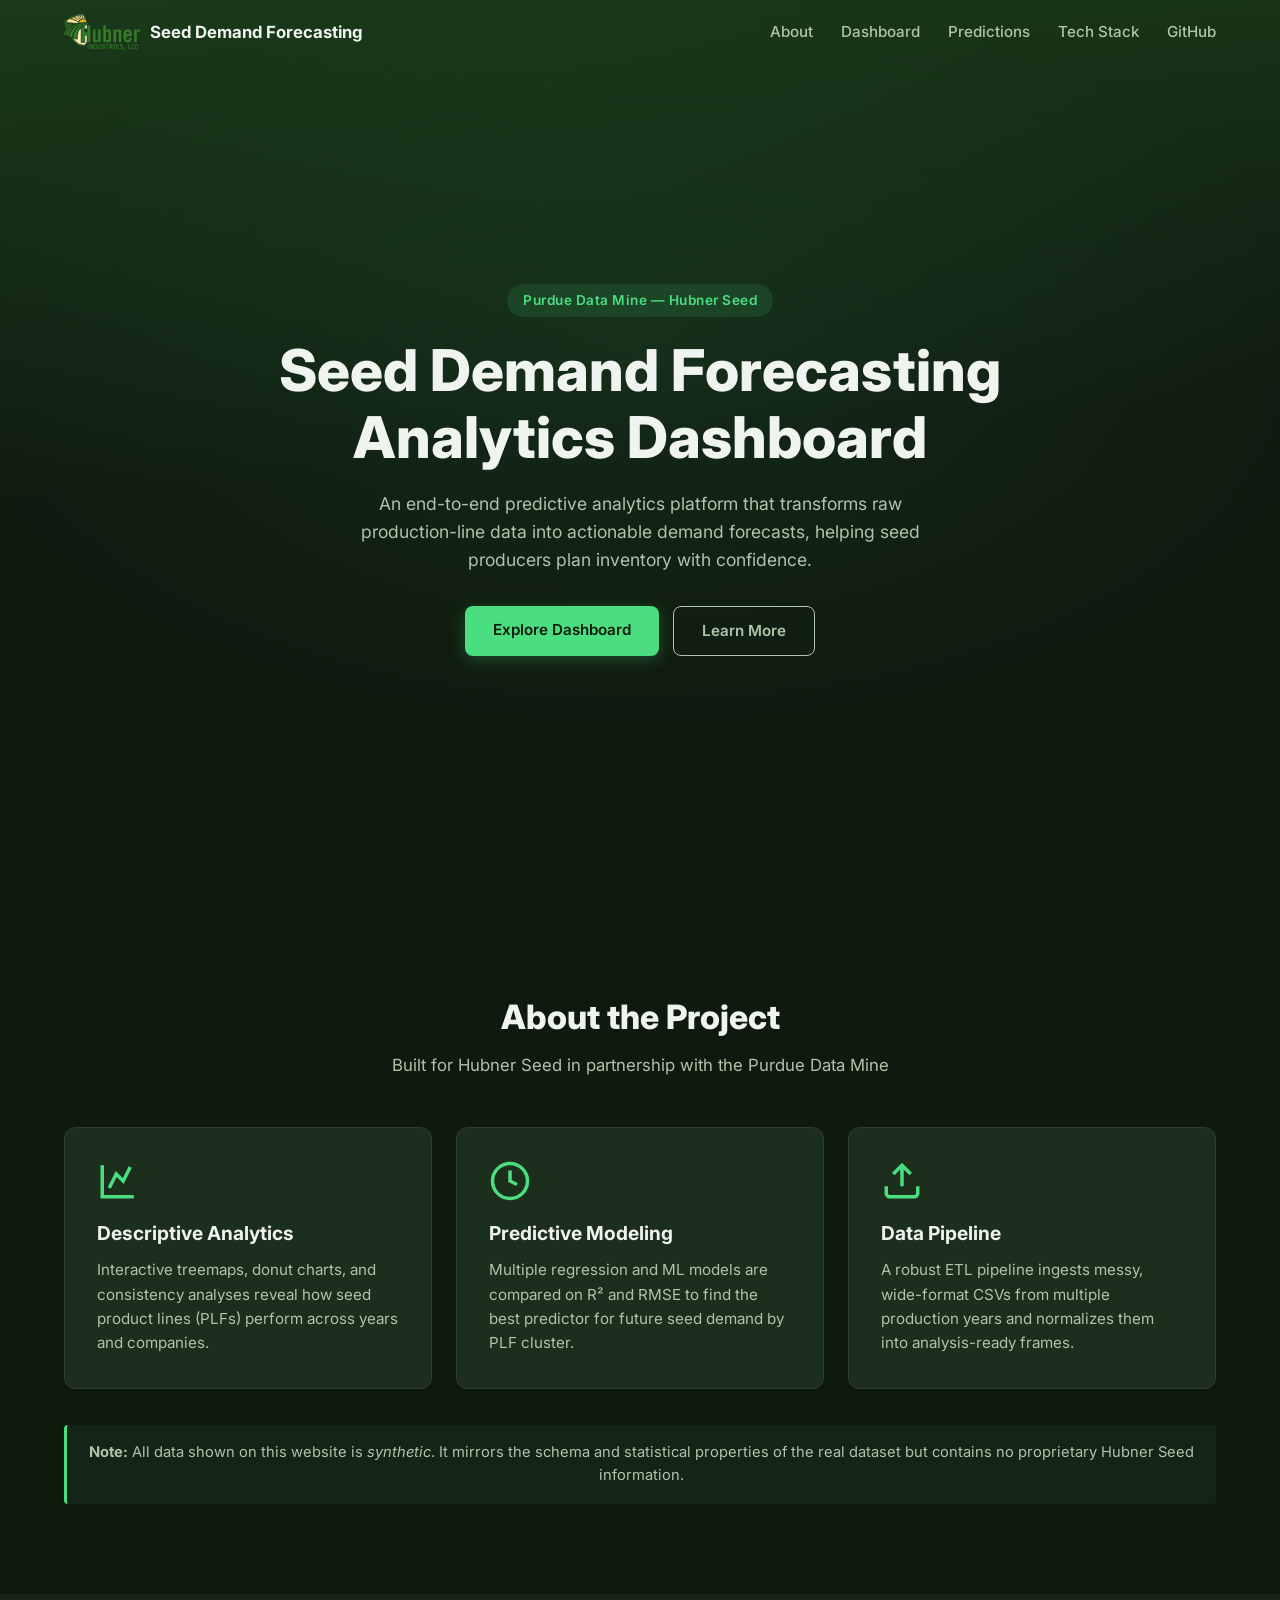
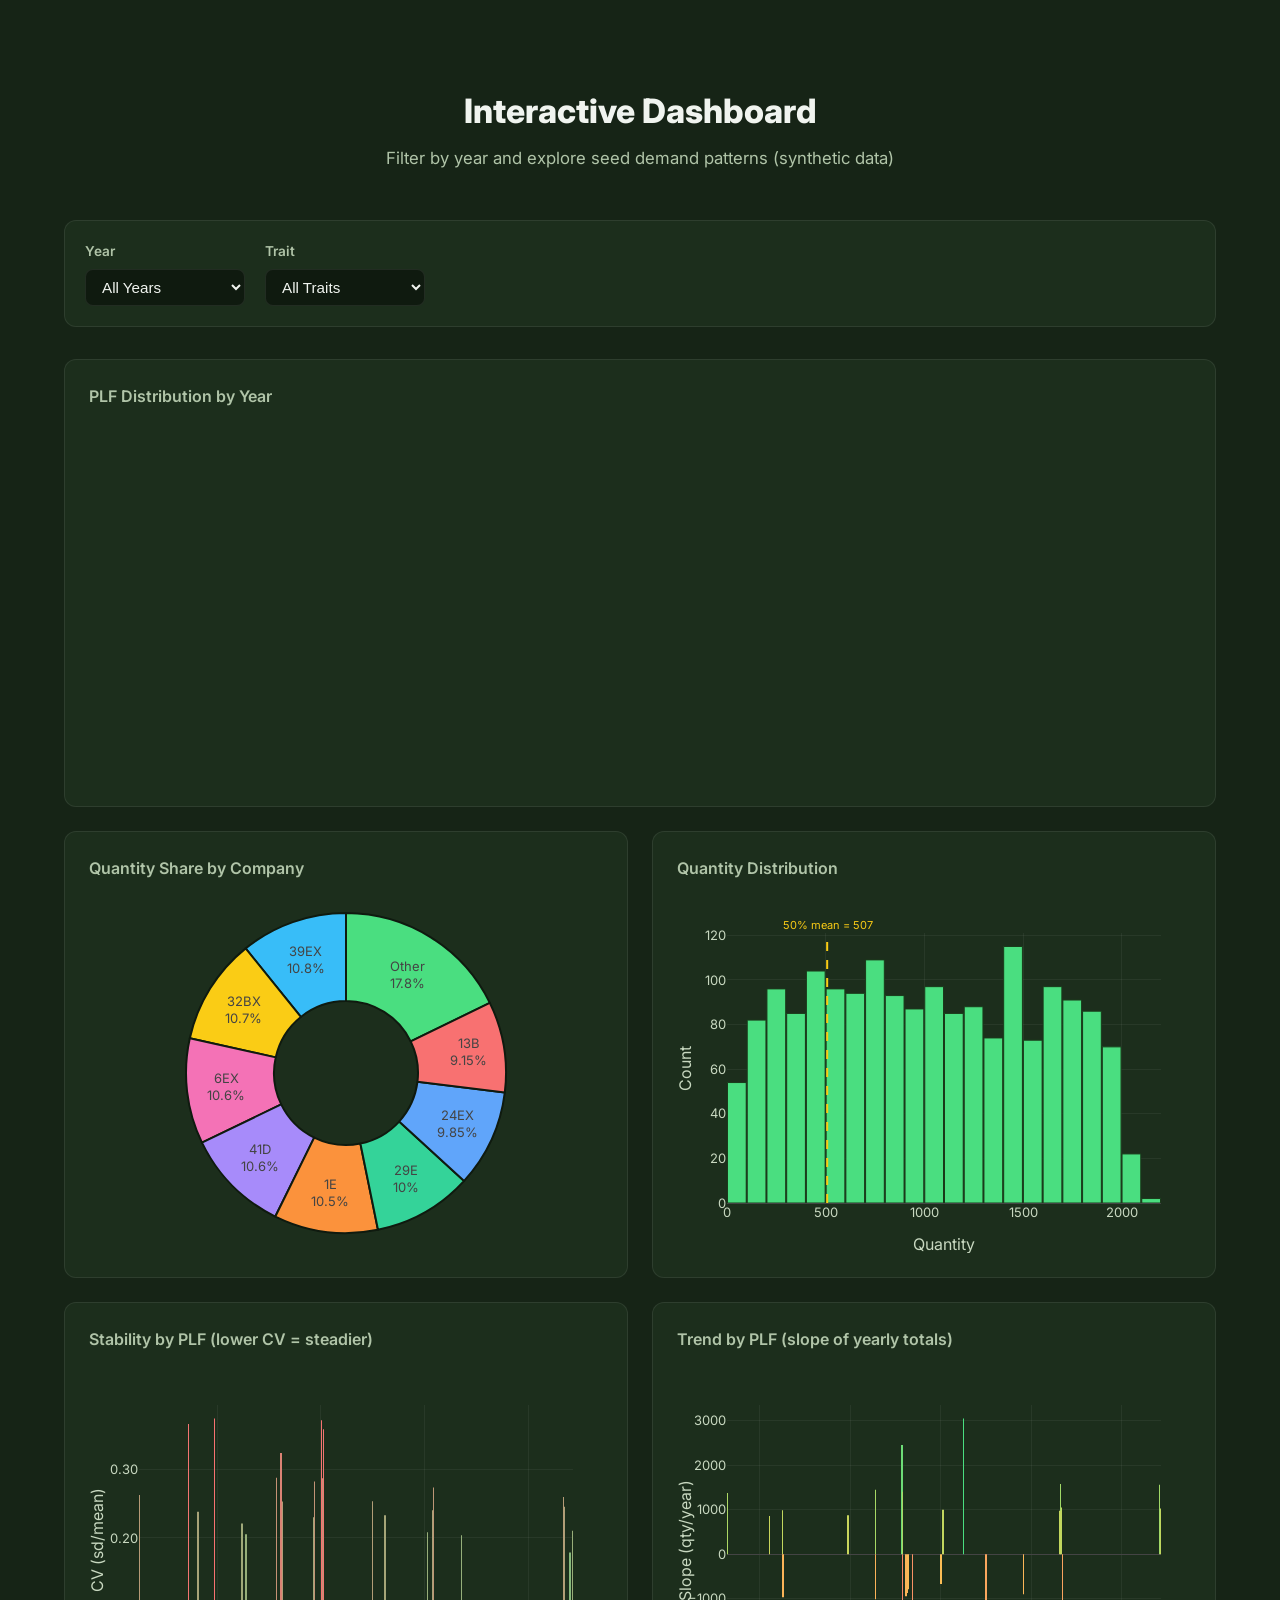
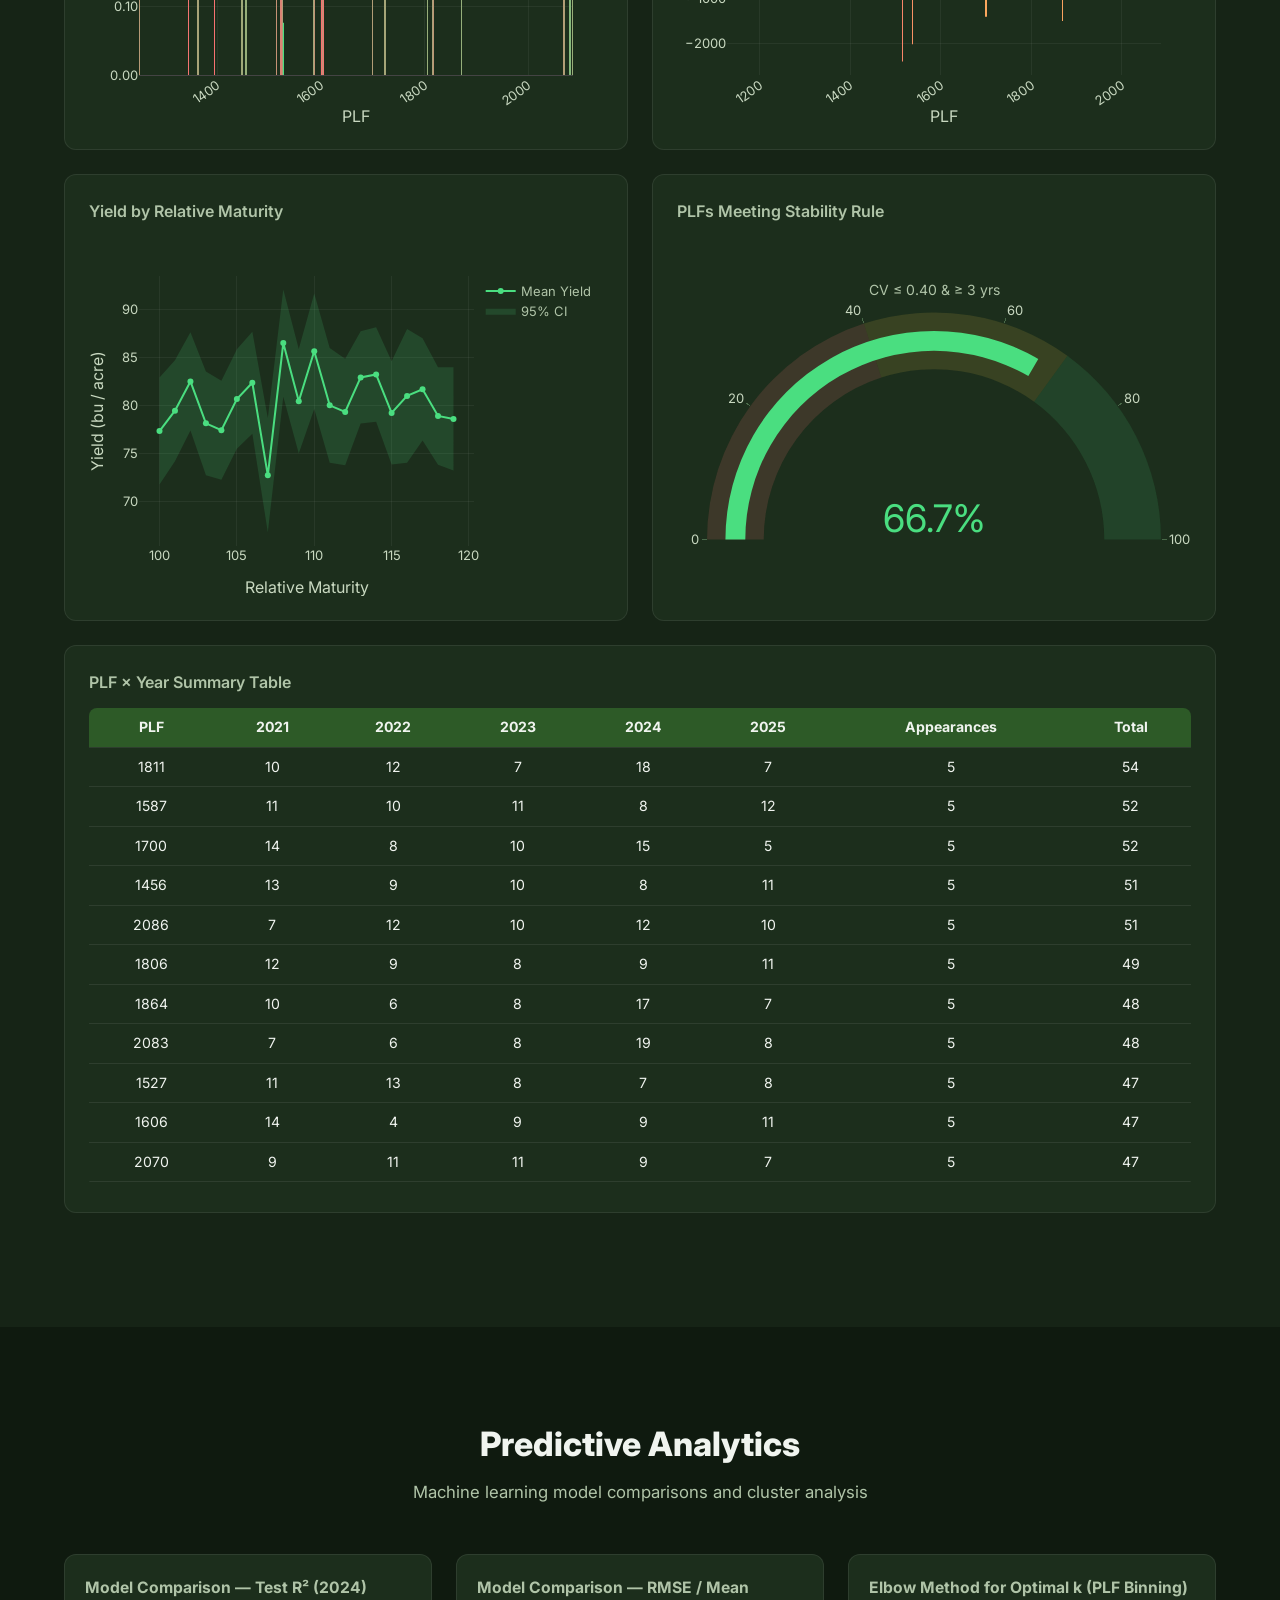
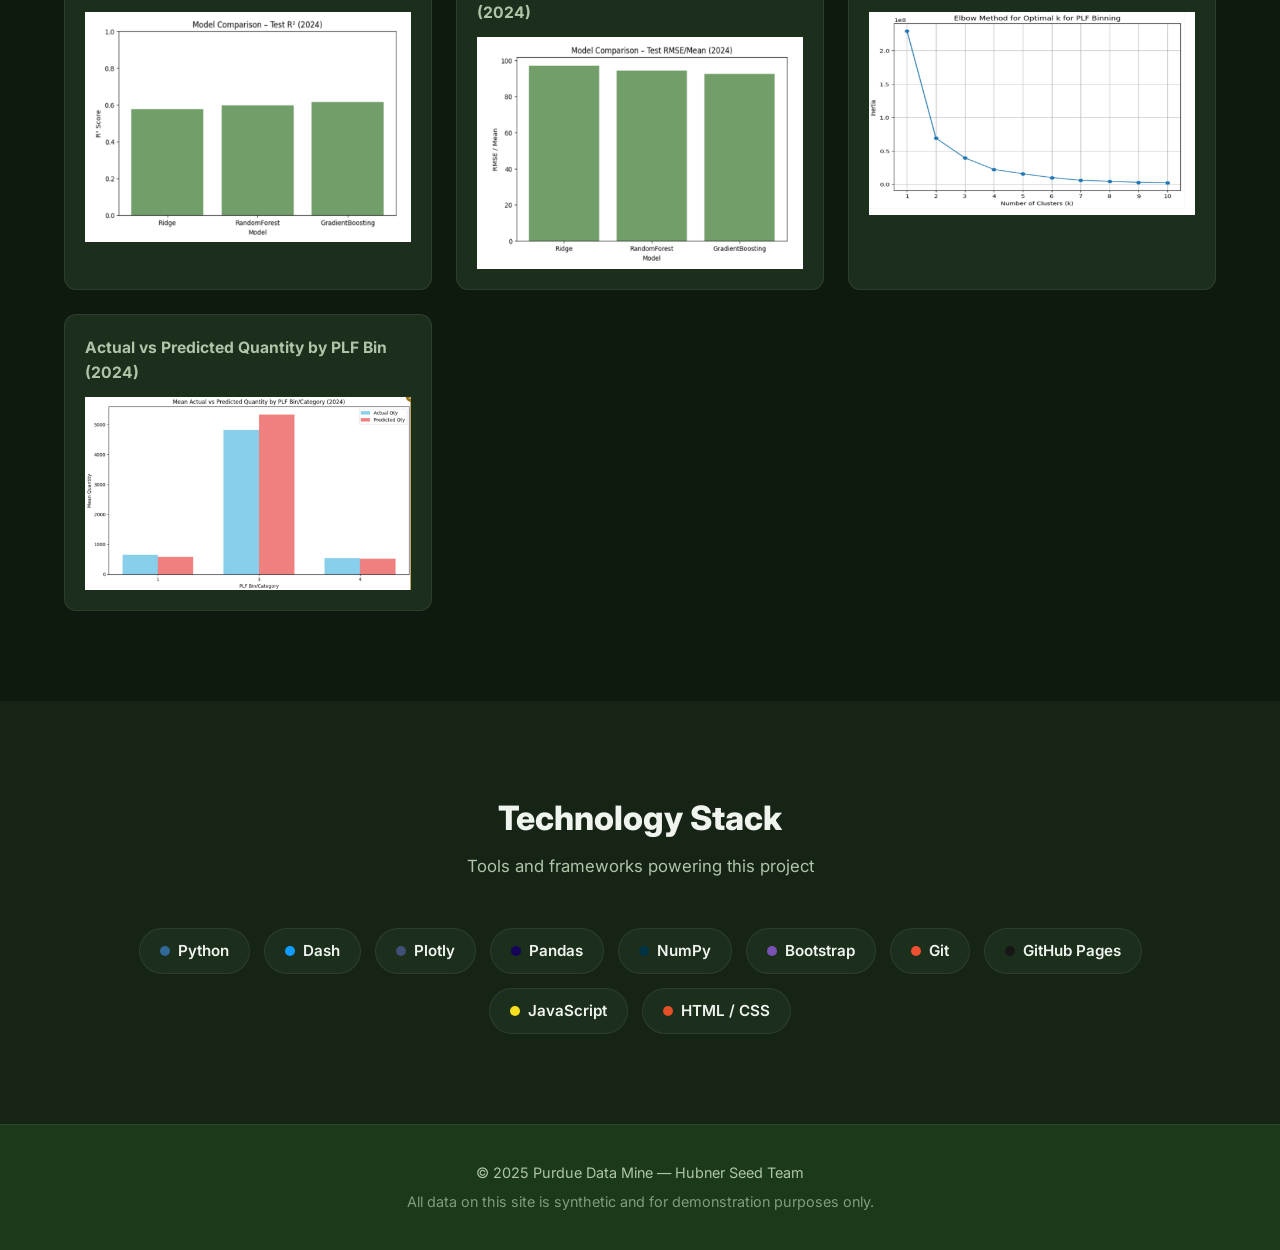
==== docs/index.html @ d0755a8b "Initial commit: Seed Demand Forecasting Analytics Dashboard - Dash-based analytics dashboard with de" ====
<!DOCTYPE html>
<html lang="en">
<head>
  <meta charset="UTF-8" />
  <meta name="viewport" content="width=device-width, initial-scale=1.0" />
  <title>Seed Demand Forecasting &mdash; Analytics Dashboard</title>
  <link rel="stylesheet" href="css/style.css" />
  <link href="https://fonts.googleapis.com/css2?family=Inter:wght@300;400;500;600;700;800&display=swap" rel="stylesheet" />
  <script src="https://cdn.plot.ly/plotly-2.35.0.min.js"></script>
</head>
<body>

<!-- ───────────── Navbar ───────────── -->
<nav id="navbar">
  <div class="nav-inner">
    <a href="#hero" class="nav-brand">
      <img src="assets/hubner_logo.png" alt="Hubner Seed" class="nav-logo" />
      <span>Seed Demand Forecasting</span>
    </a>
    <button class="hamburger" id="hamburger" aria-label="Menu">
      <span></span><span></span><span></span>
    </button>
    <ul class="nav-links" id="navLinks">
      <li><a href="#about">About</a></li>
      <li><a href="#dashboard">Dashboard</a></li>
      <li><a href="#predictions">Predictions</a></li>
      <li><a href="#tech">Tech Stack</a></li>
      <li><a href="https://github.com/TheDataMine/f2025_s2026_wl_hubner_predictiveanalytics" target="_blank" rel="noopener">GitHub</a></li>
    </ul>
  </div>
</nav>

<!-- ───────────── Hero ───────────── -->
<header id="hero">
  <div class="hero-content">
    <p class="hero-tag">Purdue Data Mine &mdash; Hubner Seed</p>
    <h1>Seed Demand Forecasting<br/>Analytics Dashboard</h1>
    <p class="hero-sub">
      An end-to-end predictive analytics platform that transforms raw production-line data
      into actionable demand forecasts, helping seed producers plan inventory with confidence.
    </p>
    <div class="hero-buttons">
      <a href="#dashboard" class="btn btn-primary">Explore Dashboard</a>
      <a href="#about" class="btn btn-outline">Learn More</a>
    </div>
  </div>
  <div class="hero-fade"></div>
</header>

<!-- ───────────── About ───────────── -->
<section id="about">
  <div class="container">
    <h2 class="section-title">About the Project</h2>
    <p class="section-subtitle">Built for Hubner Seed in partnership with the Purdue Data Mine</p>

    <div class="about-grid">
      <div class="about-card">
        <div class="card-icon">
          <svg viewBox="0 0 24 24" fill="none" stroke="currentColor" stroke-width="2"><path d="M3 3v18h18"/><path d="M7 16l4-8 4 4 4-8"/></svg>
        </div>
        <h3>Descriptive Analytics</h3>
        <p>Interactive treemaps, donut charts, and consistency analyses reveal
           how seed product lines (PLFs) perform across years and companies.</p>
      </div>
      <div class="about-card">
        <div class="card-icon">
          <svg viewBox="0 0 24 24" fill="none" stroke="currentColor" stroke-width="2"><circle cx="12" cy="12" r="10"/><path d="M12 6v6l4 2"/></svg>
        </div>
        <h3>Predictive Modeling</h3>
        <p>Multiple regression and ML models are compared on R&sup2; and RMSE to find
           the best predictor for future seed demand by PLF cluster.</p>
      </div>
      <div class="about-card">
        <div class="card-icon">
          <svg viewBox="0 0 24 24" fill="none" stroke="currentColor" stroke-width="2"><path d="M21 15v4a2 2 0 01-2 2H5a2 2 0 01-2-2v-4"/><polyline points="17 8 12 3 7 8"/><line x1="12" y1="3" x2="12" y2="15"/></svg>
        </div>
        <h3>Data Pipeline</h3>
        <p>A robust ETL pipeline ingests messy, wide-format CSVs from
           multiple production years and normalizes them into analysis-ready frames.</p>
      </div>
    </div>

    <div class="about-note">
      <strong>Note:</strong> All data shown on this website is <em>synthetic</em>.
      It mirrors the schema and statistical properties of the real dataset
      but contains no proprietary Hubner Seed information.
    </div>
  </div>
</section>

<!-- ───────────── Interactive Dashboard ───────────── -->
<section id="dashboard">
  <div class="container">
    <h2 class="section-title">Interactive Dashboard</h2>
    <p class="section-subtitle">Filter by year and explore seed demand patterns (synthetic data)</p>

    <!-- Filters -->
    <div class="filter-bar">
      <div class="filter-group">
        <label for="yearFilter">Year</label>
        <select id="yearFilter"><option value="ALL">All Years</option></select>
      </div>
      <div class="filter-group">
        <label for="traitFilter">Trait</label>
        <select id="traitFilter"><option value="ALL">All Traits</option></select>
      </div>
    </div>

    <!-- Row 1: Treemap + Donut -->
    <div class="chart-row">
      <div class="chart-card wide">
        <h3>PLF Distribution by Year</h3>
        <div id="treemapChart" class="chart-container"></div>
      </div>
    </div>

    <div class="chart-row two-col">
      <div class="chart-card">
        <h3>Quantity Share by Company</h3>
        <div id="donutChart" class="chart-container"></div>
      </div>
      <div class="chart-card">
        <h3>Quantity Distribution</h3>
        <div id="histChart" class="chart-container"></div>
      </div>
    </div>

    <!-- Row 2: Consistency -->
    <div class="chart-row two-col">
      <div class="chart-card">
        <h3>Stability by PLF (lower CV = steadier)</h3>
        <div id="stabilityChart" class="chart-container"></div>
      </div>
      <div class="chart-card">
        <h3>Trend by PLF (slope of yearly totals)</h3>
        <div id="trendChart" class="chart-container"></div>
      </div>
    </div>

    <!-- Row 3: Yield + KPI -->
    <div class="chart-row two-col">
      <div class="chart-card">
        <h3>Yield by Relative Maturity</h3>
        <div id="yieldChart" class="chart-container"></div>
      </div>
      <div class="chart-card">
        <h3>PLFs Meeting Stability Rule</h3>
        <div id="kpiGauge" class="chart-container"></div>
      </div>
    </div>

    <!-- Data Table -->
    <div class="chart-row">
      <div class="chart-card wide">
        <h3>PLF &times; Year Summary Table</h3>
        <div class="table-wrap">
          <table id="summaryTable">
            <thead id="tableHead"></thead>
            <tbody id="tableBody"></tbody>
          </table>
        </div>
      </div>
    </div>
  </div>
</section>

<!-- ───────────── Predictions ───────────── -->
<section id="predictions">
  <div class="container">
    <h2 class="section-title">Predictive Analytics</h2>
    <p class="section-subtitle">Machine learning model comparisons and cluster analysis</p>

    <div class="pred-grid">
      <div class="pred-card">
        <h3>Model Comparison &mdash; Test R&sup2; (2024)</h3>
        <img src="assets/model_comparison_r_squared.png" alt="R-squared comparison" loading="lazy" />
      </div>
      <div class="pred-card">
        <h3>Model Comparison &mdash; RMSE / Mean (2024)</h3>
        <img src="assets/model_comparison_rmse.png" alt="RMSE comparison" loading="lazy" />
      </div>
      <div class="pred-card">
        <h3>Elbow Method for Optimal k (PLF Binning)</h3>
        <img src="assets/elbow_method.png" alt="Elbow method" loading="lazy" />
      </div>
      <div class="pred-card">
        <h3>Actual vs Predicted Quantity by PLF Bin (2024)</h3>
        <img src="assets/mean_actual_vs_predicted_quantity.png" alt="Actual vs predicted" loading="lazy" />
      </div>
    </div>
  </div>
</section>

<!-- ───────────── Tech Stack ───────────── -->
<section id="tech">
  <div class="container">
    <h2 class="section-title">Technology Stack</h2>
    <p class="section-subtitle">Tools and frameworks powering this project</p>
    <div class="tech-grid">
      <div class="tech-pill"><span class="tech-dot" style="background:#306998"></span>Python</div>
      <div class="tech-pill"><span class="tech-dot" style="background:#119DFF"></span>Dash</div>
      <div class="tech-pill"><span class="tech-dot" style="background:#3F4F75"></span>Plotly</div>
      <div class="tech-pill"><span class="tech-dot" style="background:#150458"></span>Pandas</div>
      <div class="tech-pill"><span class="tech-dot" style="background:#013243"></span>NumPy</div>
      <div class="tech-pill"><span class="tech-dot" style="background:#7952B3"></span>Bootstrap</div>
      <div class="tech-pill"><span class="tech-dot" style="background:#F05032"></span>Git</div>
      <div class="tech-pill"><span class="tech-dot" style="background:#181717"></span>GitHub Pages</div>
      <div class="tech-pill"><span class="tech-dot" style="background:#F7DF1E"></span>JavaScript</div>
      <div class="tech-pill"><span class="tech-dot" style="background:#E34F26"></span>HTML / CSS</div>
    </div>
  </div>
</section>

<!-- ───────────── Footer ───────────── -->
<footer>
  <div class="container footer-inner">
    <p>&copy; 2025 Purdue Data Mine &mdash; Hubner Seed Team</p>
    <p class="footer-note">All data on this site is synthetic and for demonstration purposes only.</p>
  </div>
</footer>

<script src="js/dashboard.js"></script>
<script>
  const hamburger = document.getElementById('hamburger');
  const navLinks  = document.getElementById('navLinks');
  hamburger.addEventListener('click', () => {
    navLinks.classList.toggle('open');
    hamburger.classList.toggle('active');
  });
  navLinks.querySelectorAll('a').forEach(a =>
    a.addEventListener('click', () => {
      navLinks.classList.remove('open');
      hamburger.classList.remove('active');
    })
  );

  const nav = document.getElementById('navbar');
  window.addEventListener('scroll', () => {
    nav.classList.toggle('scrolled', window.scrollY > 60);
  });
</script>
</body>
</html>
---- docs/css/style.css ----
/* ===== Reset & Base ===== */
*, *::before, *::after { box-sizing: border-box; margin: 0; padding: 0; }

:root {
  --green-900: #1a3a1a;
  --green-800: #2d5a27;
  --green-700: #3a7233;
  --green-600: #4a8a3f;
  --green-500: #537f44;
  --green-400: #6ba35a;
  --green-300: #8ec27a;
  --accent:    #4ade80;
  --bg-dark:   #0f1a0f;
  --bg-card:   #162416;
  --bg-card-alt: #1c2e1c;
  --text-primary: #f0f4ef;
  --text-secondary: #b0c4a8;
  --border: rgba(255,255,255,0.08);
  --radius: 12px;
  --shadow: 0 4px 24px rgba(0,0,0,0.25);
}

html { scroll-behavior: smooth; }

body {
  font-family: 'Inter', -apple-system, BlinkMacSystemFont, sans-serif;
  background: var(--bg-dark);
  color: var(--text-primary);
  line-height: 1.6;
  overflow-x: hidden;
}

.container { max-width: 1200px; margin: 0 auto; padding: 0 24px; }

a { color: var(--accent); text-decoration: none; transition: color .2s; }
a:hover { color: var(--green-300); }

img { max-width: 100%; display: block; }

/* ===== Navbar ===== */
#navbar {
  position: fixed; top: 0; left: 0; right: 0;
  z-index: 1000;
  background: transparent;
  transition: background .3s, box-shadow .3s;
}
#navbar.scrolled {
  background: rgba(15,26,15,0.92);
  backdrop-filter: blur(12px);
  box-shadow: 0 2px 20px rgba(0,0,0,0.3);
}

.nav-inner {
  max-width: 1200px; margin: 0 auto;
  display: flex; align-items: center; justify-content: space-between;
  padding: 14px 24px;
}

.nav-brand {
  display: flex; align-items: center; gap: 10px;
  font-weight: 700; font-size: 1.05rem;
  color: var(--text-primary) !important;
}
.nav-logo { height: 36px; }

.nav-links {
  list-style: none; display: flex; gap: 28px;
}
.nav-links a {
  color: var(--text-secondary); font-weight: 500; font-size: .95rem;
  transition: color .2s;
}
.nav-links a:hover { color: var(--accent); }

.hamburger {
  display: none; flex-direction: column; gap: 5px; background: none;
  border: none; cursor: pointer; padding: 4px;
}
.hamburger span {
  width: 24px; height: 2px; background: var(--text-primary);
  transition: transform .3s, opacity .3s;
}
.hamburger.active span:nth-child(1) { transform: translateY(7px) rotate(45deg); }
.hamburger.active span:nth-child(2) { opacity: 0; }
.hamburger.active span:nth-child(3) { transform: translateY(-7px) rotate(-45deg); }

/* ===== Hero ===== */
#hero {
  min-height: 100vh;
  display: flex; align-items: center; justify-content: center;
  text-align: center;
  background:
    radial-gradient(ellipse 80% 60% at 50% 40%, rgba(74,222,128,0.08) 0%, transparent 70%),
    linear-gradient(175deg, var(--green-900) 0%, var(--bg-dark) 50%);
  position: relative;
  padding: 120px 24px 80px;
}

.hero-content { max-width: 740px; position: relative; z-index: 1; }
.hero-tag {
  display: inline-block;
  background: rgba(74,222,128,0.12); color: var(--accent);
  padding: 6px 16px; border-radius: 20px;
  font-size: .85rem; font-weight: 600; letter-spacing: .5px;
  margin-bottom: 20px;
}

#hero h1 {
  font-size: clamp(2.2rem, 5vw, 3.6rem);
  font-weight: 800; line-height: 1.15;
  margin-bottom: 20px;
}

.hero-sub {
  font-size: 1.1rem; color: var(--text-secondary);
  max-width: 600px; margin: 0 auto 32px;
}

.hero-buttons { display: flex; gap: 14px; justify-content: center; flex-wrap: wrap; }

.btn {
  display: inline-block; padding: 12px 28px;
  border-radius: 8px; font-weight: 600; font-size: .95rem;
  transition: transform .15s, box-shadow .2s;
  cursor: pointer;
}
.btn:hover { transform: translateY(-2px); }

.btn-primary {
  background: var(--accent); color: var(--bg-dark);
  box-shadow: 0 4px 16px rgba(74,222,128,0.25);
}
.btn-primary:hover {
  box-shadow: 0 6px 24px rgba(74,222,128,0.35);
  color: var(--bg-dark);
}

.btn-outline {
  border: 1.5px solid var(--text-secondary); color: var(--text-secondary);
}
.btn-outline:hover { border-color: var(--accent); color: var(--accent); }

.hero-fade {
  position: absolute; bottom: 0; left: 0; right: 0; height: 120px;
  background: linear-gradient(transparent, var(--bg-dark));
}

/* ===== Sections ===== */
section { padding: 90px 0; }
section:nth-child(even) { background: var(--bg-card); }

.section-title {
  text-align: center; font-size: 2.1rem; font-weight: 800; margin-bottom: 8px;
}
.section-subtitle {
  text-align: center; color: var(--text-secondary); font-size: 1.05rem;
  margin-bottom: 48px;
}

/* ===== About ===== */
.about-grid {
  display: grid; grid-template-columns: repeat(auto-fit, minmax(280px,1fr)); gap: 24px;
  margin-bottom: 36px;
}
.about-card {
  background: var(--bg-card-alt); border: 1px solid var(--border);
  border-radius: var(--radius); padding: 32px; transition: transform .2s, box-shadow .2s;
}
.about-card:hover { transform: translateY(-4px); box-shadow: var(--shadow); }
.card-icon { width: 42px; height: 42px; color: var(--accent); margin-bottom: 16px; }
.about-card h3 { font-size: 1.2rem; margin-bottom: 10px; }
.about-card p { color: var(--text-secondary); font-size: .95rem; }

.about-note {
  background: rgba(74,222,128,0.06); border-left: 3px solid var(--accent);
  border-radius: 4px; padding: 16px 20px; color: var(--text-secondary);
  font-size: .92rem; text-align: center;
}

/* ===== Filters ===== */
.filter-bar {
  display: flex; gap: 20px; flex-wrap: wrap;
  margin-bottom: 32px; padding: 20px;
  background: var(--bg-card-alt); border: 1px solid var(--border);
  border-radius: var(--radius);
}
.filter-group { display: flex; flex-direction: column; gap: 6px; min-width: 160px; }
.filter-group label { font-size: .85rem; font-weight: 600; color: var(--text-secondary); }
.filter-group select {
  background: var(--bg-dark); color: var(--text-primary);
  border: 1px solid var(--border); border-radius: 8px;
  padding: 8px 12px; font-size: .95rem; cursor: pointer;
  appearance: auto;
}

/* ===== Charts ===== */
.chart-row { margin-bottom: 24px; }
.chart-row.two-col { display: grid; grid-template-columns: 1fr 1fr; gap: 24px; }

.chart-card {
  background: var(--bg-card-alt); border: 1px solid var(--border);
  border-radius: var(--radius); padding: 24px; overflow: hidden;
}
.chart-card.wide { grid-column: 1 / -1; }
.chart-card h3 { font-size: 1rem; font-weight: 600; margin-bottom: 12px; color: var(--text-secondary); }

.chart-container { width: 100%; min-height: 360px; }

/* ===== Table ===== */
.table-wrap { max-height: 480px; overflow: auto; border-radius: 8px; }
#summaryTable {
  width: 100%; border-collapse: collapse; font-size: .88rem;
}
#summaryTable th, #summaryTable td {
  padding: 8px 12px; text-align: center;
  border-bottom: 1px solid var(--border);
}
#summaryTable th {
  position: sticky; top: 0;
  background: var(--green-800); font-weight: 700;
}
#summaryTable tr:hover td { background: rgba(74,222,128,0.06); }

/* ===== Predictions ===== */
.pred-grid {
  display: grid; grid-template-columns: repeat(auto-fit, minmax(320px,1fr)); gap: 24px;
}
.pred-card {
  background: var(--bg-card-alt); border: 1px solid var(--border);
  border-radius: var(--radius); overflow: hidden;
  transition: transform .2s, box-shadow .2s;
}
.pred-card:hover { transform: translateY(-4px); box-shadow: var(--shadow); }
.pred-card h3 { padding: 20px 20px 12px; font-size: .98rem; color: var(--text-secondary); }
.pred-card img { padding: 0 20px 20px; border-radius: 8px; }

/* ===== Tech ===== */
.tech-grid {
  display: flex; flex-wrap: wrap; gap: 14px; justify-content: center;
}
.tech-pill {
  display: flex; align-items: center; gap: 8px;
  background: var(--bg-card-alt); border: 1px solid var(--border);
  border-radius: 28px; padding: 10px 20px;
  font-weight: 600; font-size: .95rem;
  transition: transform .15s;
}
.tech-pill:hover { transform: translateY(-2px); }
.tech-dot { width: 10px; height: 10px; border-radius: 50%; flex-shrink: 0; }

/* ===== Footer ===== */
footer {
  background: var(--green-900); padding: 36px 0; text-align: center;
  border-top: 1px solid var(--border);
}
.footer-inner p { color: var(--text-secondary); font-size: .9rem; }
.footer-note { margin-top: 6px; font-size: .82rem; opacity: .7; }

/* ===== Responsive ===== */
@media (max-width: 768px) {
  .hamburger { display: flex; }
  .nav-links {
    position: fixed; top: 0; right: -100%; width: 260px; height: 100vh;
    background: var(--bg-dark); flex-direction: column;
    padding: 80px 32px 32px; gap: 24px;
    transition: right .3s;
    box-shadow: -4px 0 20px rgba(0,0,0,.4);
  }
  .nav-links.open { right: 0; }
  .chart-row.two-col { grid-template-columns: 1fr; }
  .pred-grid { grid-template-columns: 1fr; }
  #hero h1 { font-size: 2rem; }
}
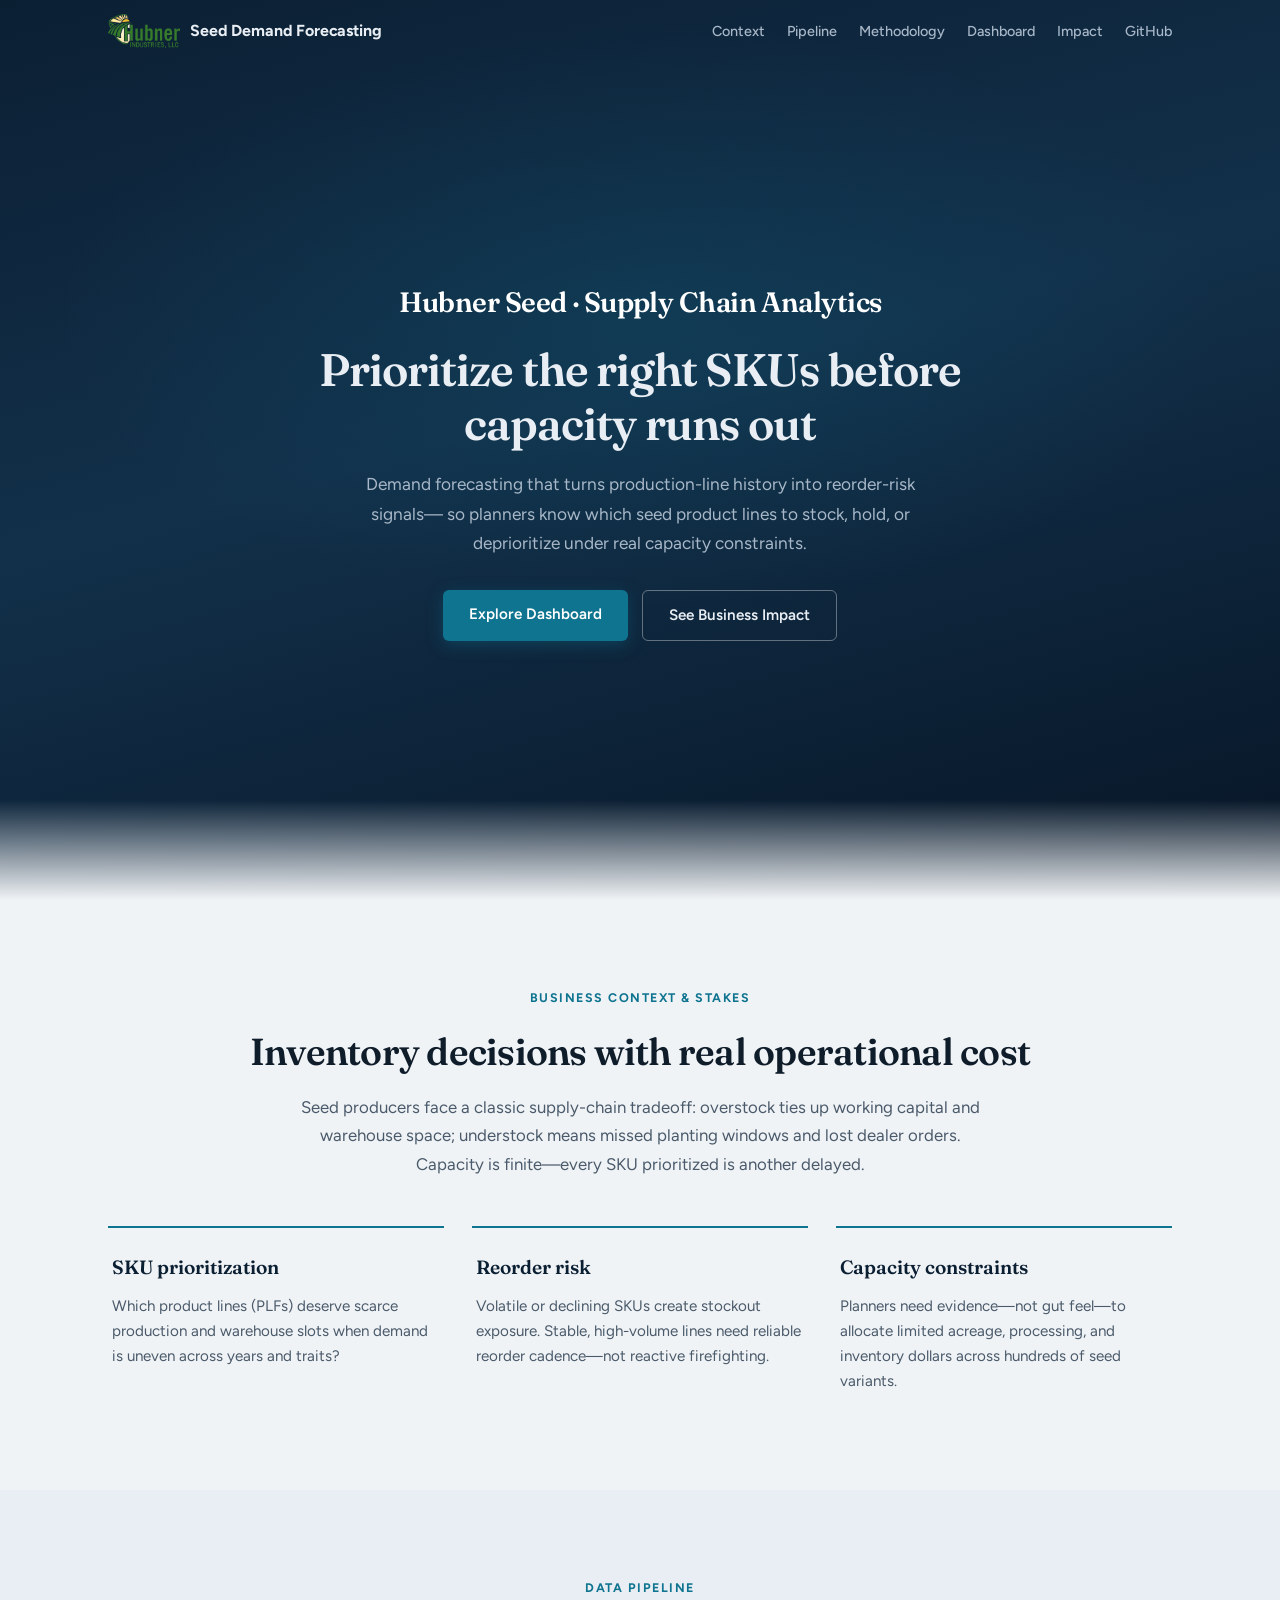
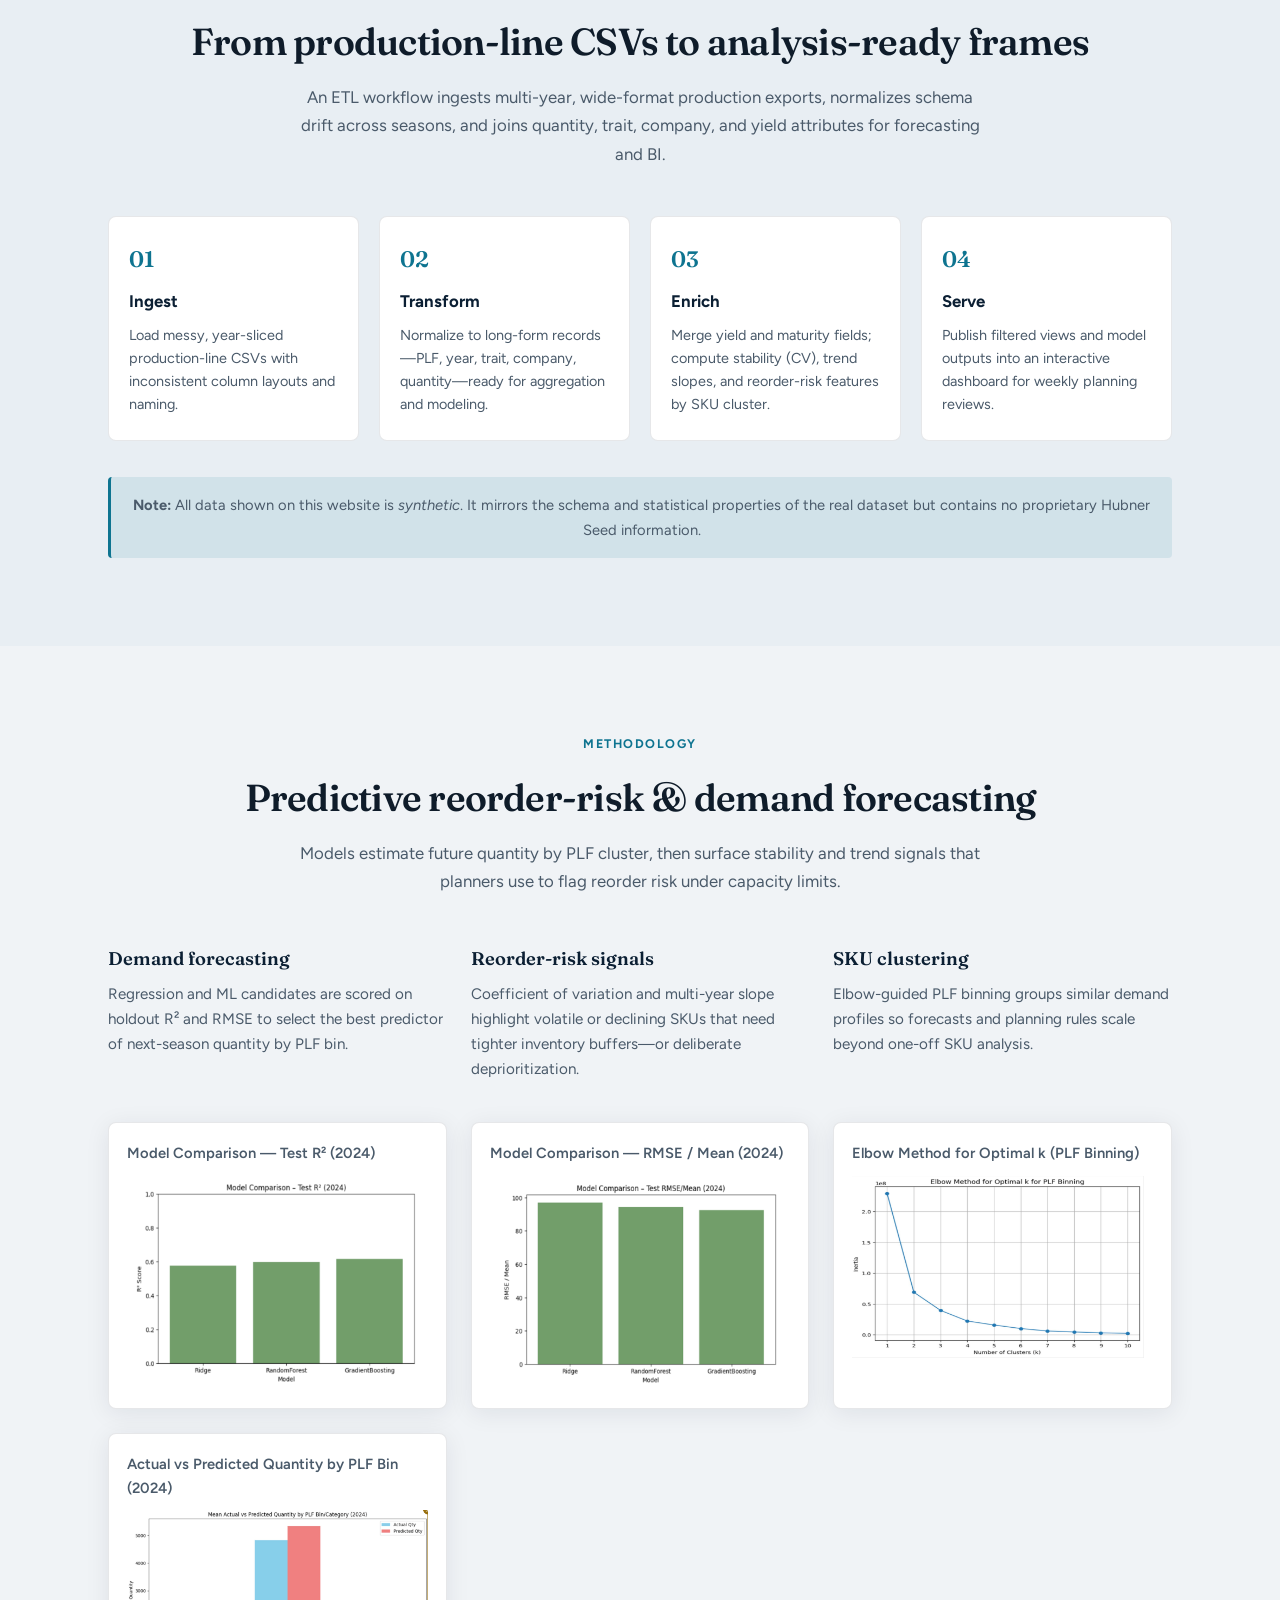
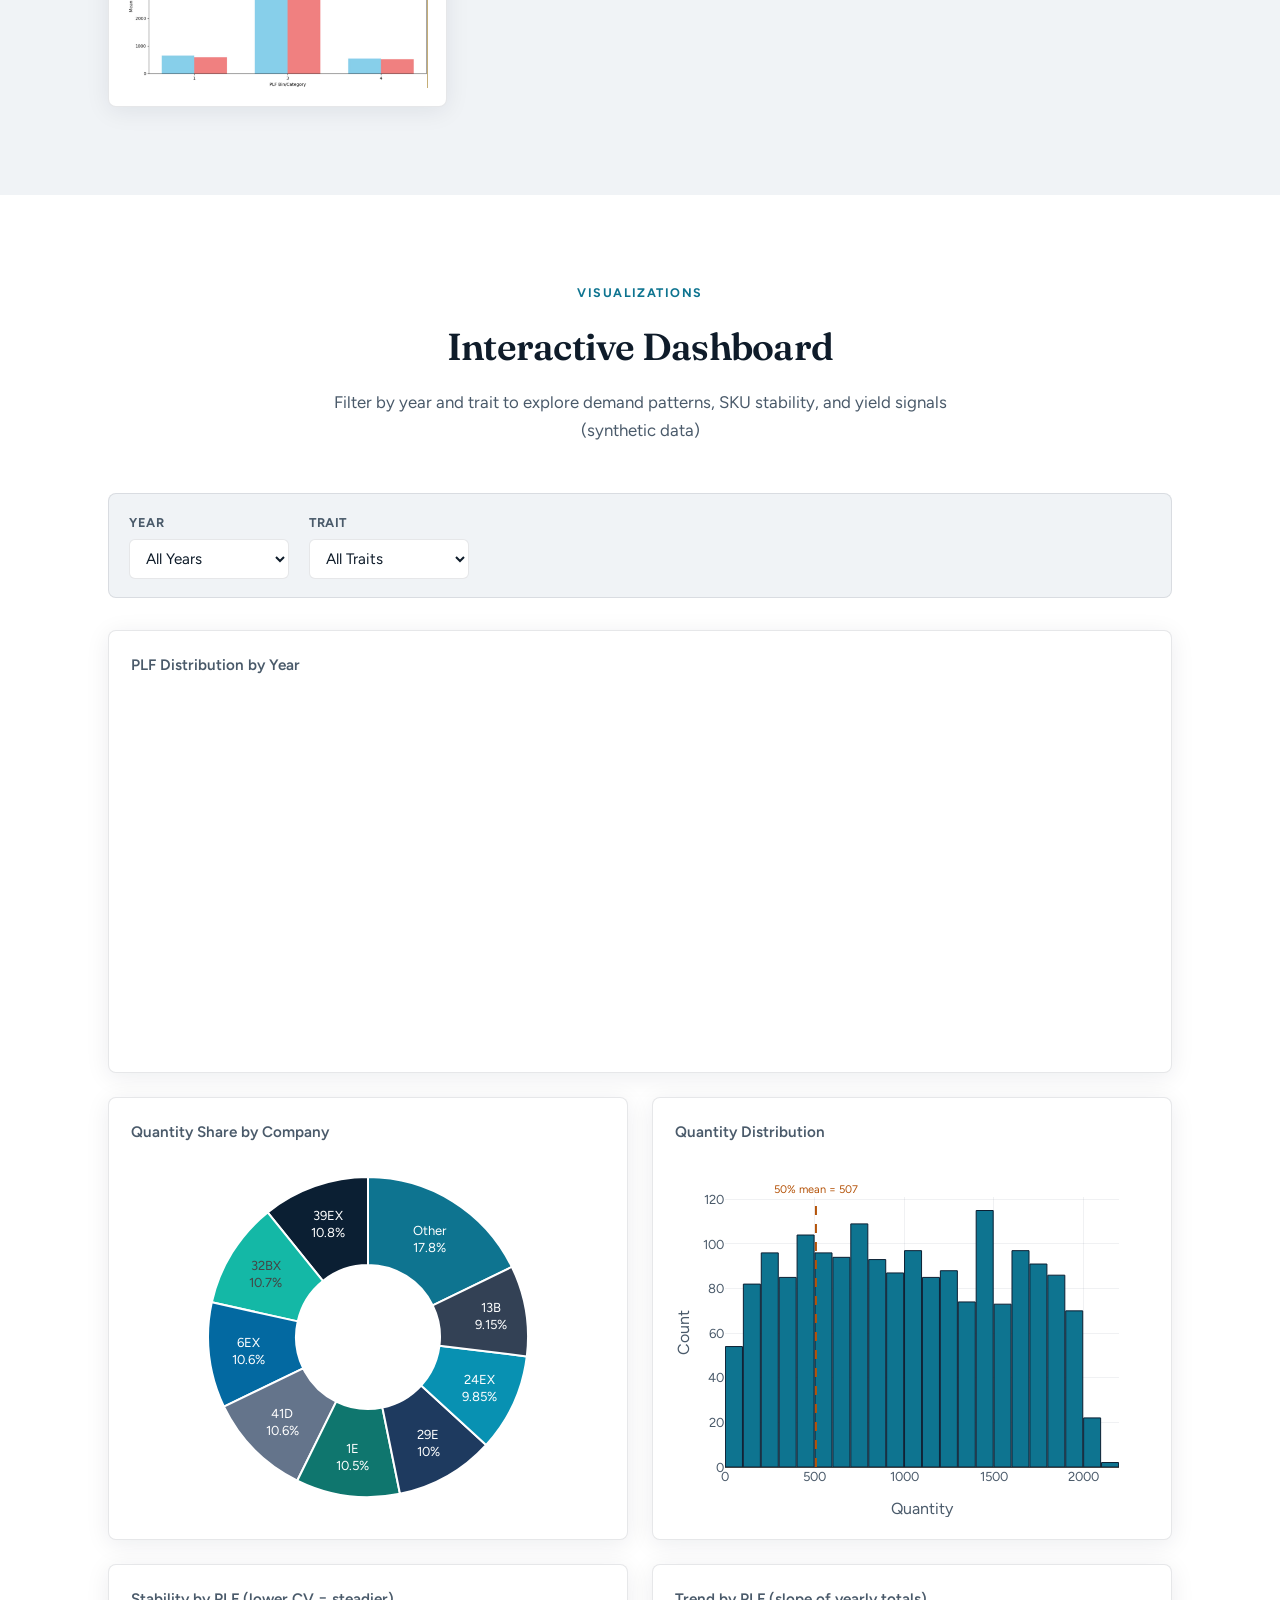
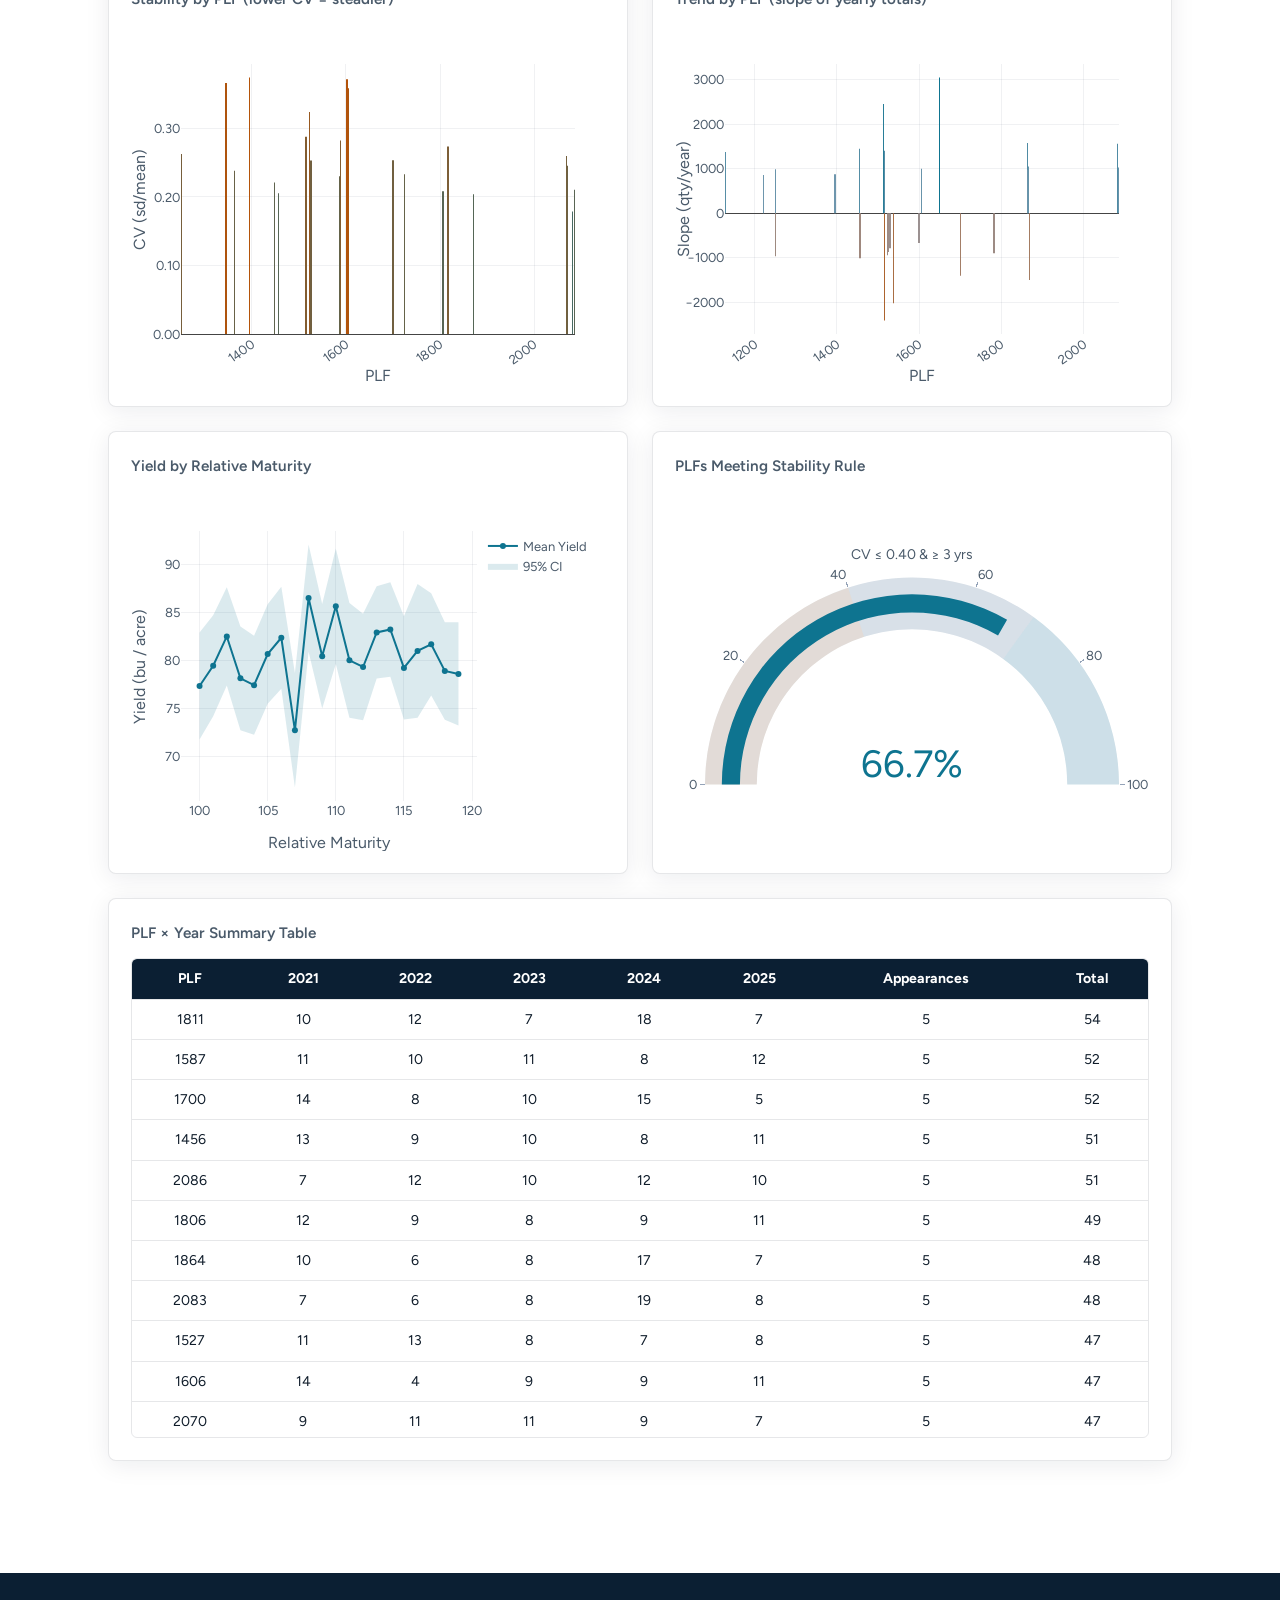
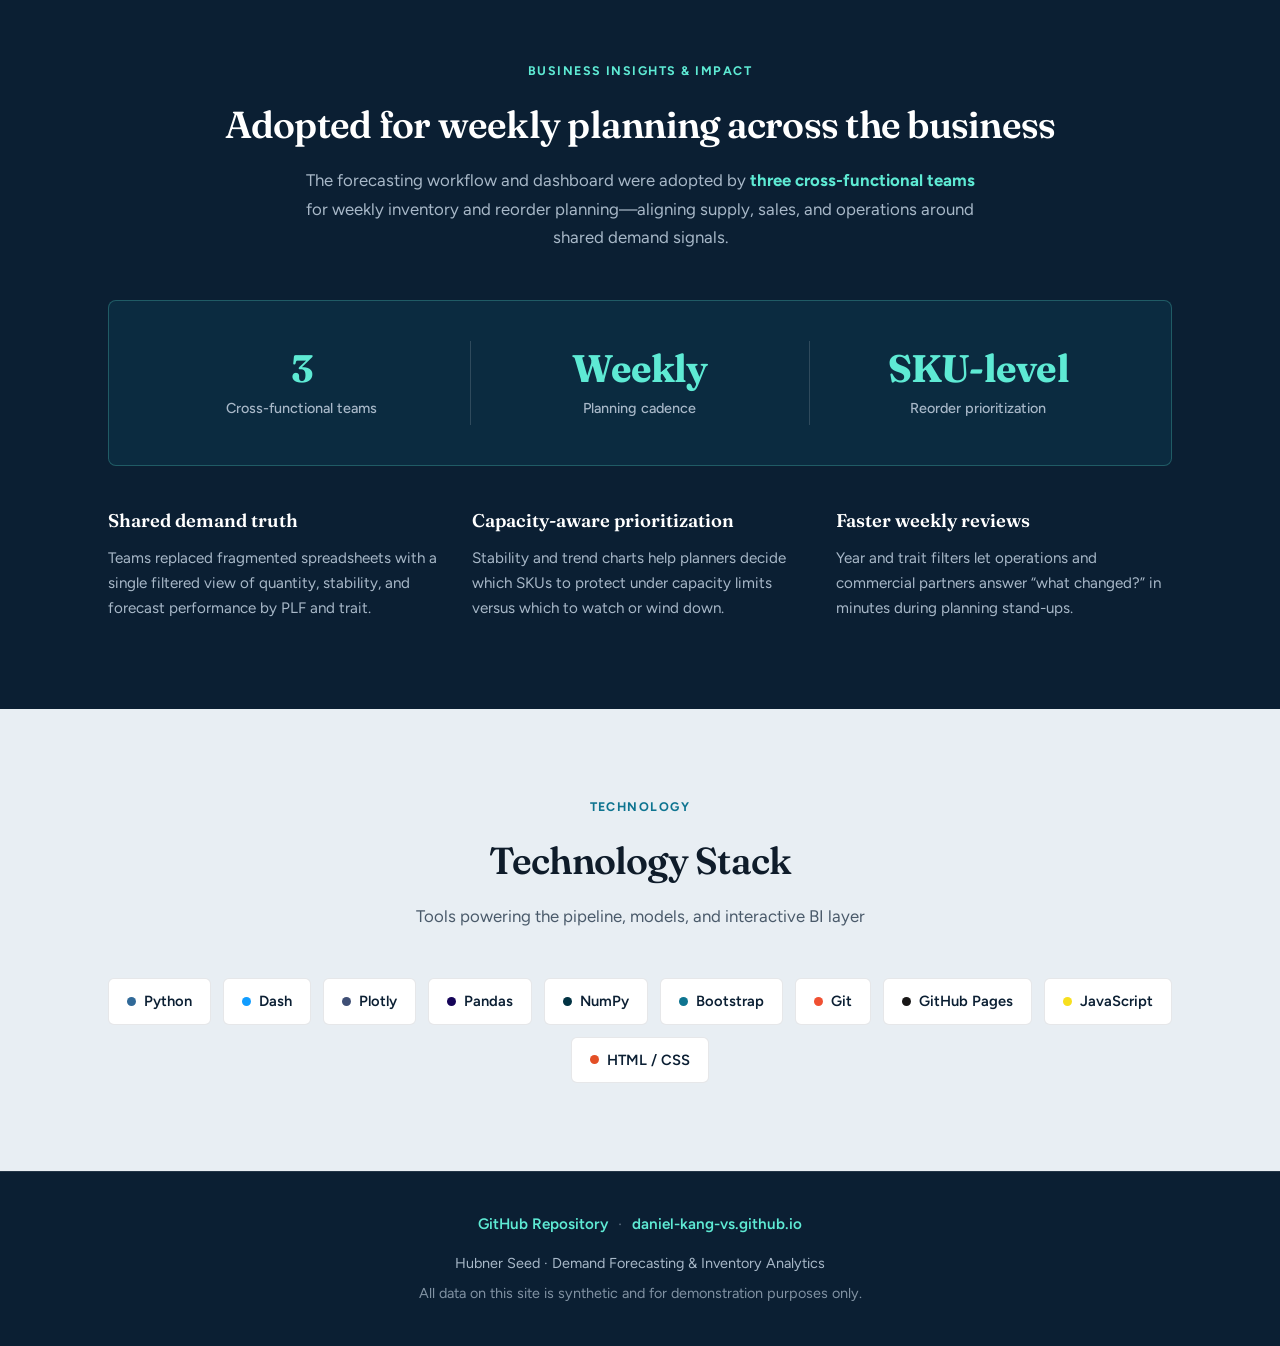
==== commit 8994d52d: "Reframe dashboard site as business-first supply chain case study. Co-authored-by: Cursor <cursoragen" ====
--- a/docs/index.html
+++ b/docs/index.html
@@ -3,9 +3,11 @@
 <head>
   <meta charset="UTF-8" />
   <meta name="viewport" content="width=device-width, initial-scale=1.0" />
-  <title>Seed Demand Forecasting &mdash; Analytics Dashboard</title>
+  <title>Seed Demand Forecasting — Inventory &amp; Reorder Planning</title>
+  <link rel="preconnect" href="https://fonts.googleapis.com" />
+  <link rel="preconnect" href="https://fonts.gstatic.com" crossorigin />
+  <link href="https://fonts.googleapis.com/css2?family=Figtree:wght@400;500;600;700&family=Fraunces:opsz,wght@9..144,500;600;700&display=swap" rel="stylesheet" />
   <link rel="stylesheet" href="css/style.css" />
-  <link href="https://fonts.googleapis.com/css2?family=Inter:wght@300;400;500;600;700;800&display=swap" rel="stylesheet" />
   <script src="https://cdn.plot.ly/plotly-2.35.0.min.js"></script>
 </head>
 <body>
@@ -21,10 +23,11 @@
       <span></span><span></span><span></span>
     </button>
     <ul class="nav-links" id="navLinks">
-      <li><a href="#about">About</a></li>
+      <li><a href="#context">Context</a></li>
+      <li><a href="#pipeline">Pipeline</a></li>
+      <li><a href="#predictions">Methodology</a></li>
       <li><a href="#dashboard">Dashboard</a></li>
-      <li><a href="#predictions">Predictions</a></li>
-      <li><a href="#tech">Tech Stack</a></li>
+      <li><a href="#impact">Impact</a></li>
       <li><a href="https://github.com/TheDataMine/f2025_s2026_wl_hubner_predictiveanalytics" target="_blank" rel="noopener">GitHub</a></li>
     </ul>
   </div>
@@ -33,50 +36,77 @@
 <!-- ───────────── Hero ───────────── -->
 <header id="hero">
   <div class="hero-content">
-    <p class="hero-tag">Purdue Data Mine &mdash; Hubner Seed</p>
-    <h1>Seed Demand Forecasting<br/>Analytics Dashboard</h1>
+    <p class="hero-brand">Hubner Seed · Supply Chain Analytics</p>
+    <h1>Prioritize the right SKUs before capacity runs out</h1>
     <p class="hero-sub">
-      An end-to-end predictive analytics platform that transforms raw production-line data
-      into actionable demand forecasts, helping seed producers plan inventory with confidence.
+      Demand forecasting that turns production-line history into reorder-risk signals—
+      so planners know which seed product lines to stock, hold, or deprioritize under real capacity constraints.
     </p>
     <div class="hero-buttons">
       <a href="#dashboard" class="btn btn-primary">Explore Dashboard</a>
-      <a href="#about" class="btn btn-outline">Learn More</a>
+      <a href="#impact" class="btn btn-outline">See Business Impact</a>
     </div>
   </div>
   <div class="hero-fade"></div>
 </header>
 
-<!-- ───────────── About ───────────── -->
-<section id="about">
-  <div class="container">
-    <h2 class="section-title">About the Project</h2>
-    <p class="section-subtitle">Built for Hubner Seed in partnership with the Purdue Data Mine</p>
-
-    <div class="about-grid">
-      <div class="about-card">
-        <div class="card-icon">
-          <svg viewBox="0 0 24 24" fill="none" stroke="currentColor" stroke-width="2"><path d="M3 3v18h18"/><path d="M7 16l4-8 4 4 4-8"/></svg>
-        </div>
-        <h3>Descriptive Analytics</h3>
-        <p>Interactive treemaps, donut charts, and consistency analyses reveal
-           how seed product lines (PLFs) perform across years and companies.</p>
-      </div>
-      <div class="about-card">
-        <div class="card-icon">
-          <svg viewBox="0 0 24 24" fill="none" stroke="currentColor" stroke-width="2"><circle cx="12" cy="12" r="10"/><path d="M12 6v6l4 2"/></svg>
-        </div>
-        <h3>Predictive Modeling</h3>
-        <p>Multiple regression and ML models are compared on R&sup2; and RMSE to find
-           the best predictor for future seed demand by PLF cluster.</p>
-      </div>
-      <div class="about-card">
-        <div class="card-icon">
-          <svg viewBox="0 0 24 24" fill="none" stroke="currentColor" stroke-width="2"><path d="M21 15v4a2 2 0 01-2 2H5a2 2 0 01-2-2v-4"/><polyline points="17 8 12 3 7 8"/><line x1="12" y1="3" x2="12" y2="15"/></svg>
-        </div>
-        <h3>Data Pipeline</h3>
-        <p>A robust ETL pipeline ingests messy, wide-format CSVs from
-           multiple production years and normalizes them into analysis-ready frames.</p>
+<!-- ───────────── Business Context & Stakes ───────────── -->
+<section id="context">
+  <div class="container">
+    <p class="section-eyebrow">Business Context &amp; Stakes</p>
+    <h2 class="section-title">Inventory decisions with real operational cost</h2>
+    <p class="section-subtitle">
+      Seed producers face a classic supply-chain tradeoff: overstock ties up working capital and warehouse space;
+      understock means missed planting windows and lost dealer orders. Capacity is finite—every SKU prioritized is another delayed.
+    </p>
+
+    <div class="stakes-grid">
+      <div class="stake-item">
+        <h3>SKU prioritization</h3>
+        <p>Which product lines (PLFs) deserve scarce production and warehouse slots when demand is uneven across years and traits?</p>
+      </div>
+      <div class="stake-item">
+        <h3>Reorder risk</h3>
+        <p>Volatile or declining SKUs create stockout exposure. Stable, high-volume lines need reliable reorder cadence—not reactive firefighting.</p>
+      </div>
+      <div class="stake-item">
+        <h3>Capacity constraints</h3>
+        <p>Planners need evidence—not gut feel—to allocate limited acreage, processing, and inventory dollars across hundreds of seed variants.</p>
+      </div>
+    </div>
+  </div>
+</section>
+
+<!-- ───────────── Data Pipeline ───────────── -->
+<section id="pipeline">
+  <div class="container">
+    <p class="section-eyebrow">Data Pipeline</p>
+    <h2 class="section-title">From production-line CSVs to analysis-ready frames</h2>
+    <p class="section-subtitle">
+      An ETL workflow ingests multi-year, wide-format production exports, normalizes schema drift across seasons,
+      and joins quantity, trait, company, and yield attributes for forecasting and BI.
+    </p>
+
+    <div class="pipeline-steps">
+      <div class="pipeline-step">
+        <span class="step-num">01</span>
+        <h3>Ingest</h3>
+        <p>Load messy, year-sliced production-line CSVs with inconsistent column layouts and naming.</p>
+      </div>
+      <div class="pipeline-step">
+        <span class="step-num">02</span>
+        <h3>Transform</h3>
+        <p>Normalize to long-form records—PLF, year, trait, company, quantity—ready for aggregation and modeling.</p>
+      </div>
+      <div class="pipeline-step">
+        <span class="step-num">03</span>
+        <h3>Enrich</h3>
+        <p>Merge yield and maturity fields; compute stability (CV), trend slopes, and reorder-risk features by SKU cluster.</p>
+      </div>
+      <div class="pipeline-step">
+        <span class="step-num">04</span>
+        <h3>Serve</h3>
+        <p>Publish filtered views and model outputs into an interactive dashboard for weekly planning reviews.</p>
       </div>
     </div>
 
@@ -88,11 +118,58 @@
   </div>
 </section>
 
-<!-- ───────────── Interactive Dashboard ───────────── -->
+<!-- ───────────── Methodology ───────────── -->
+<section id="predictions">
+  <div class="container">
+    <p class="section-eyebrow">Methodology</p>
+    <h2 class="section-title">Predictive reorder-risk &amp; demand forecasting</h2>
+    <p class="section-subtitle">
+      Models estimate future quantity by PLF cluster, then surface stability and trend signals
+      that planners use to flag reorder risk under capacity limits.
+    </p>
+
+    <div class="method-points">
+      <div class="method-point">
+        <h3>Demand forecasting</h3>
+        <p>Regression and ML candidates are scored on holdout R&sup2; and RMSE to select the best predictor of next-season quantity by PLF bin.</p>
+      </div>
+      <div class="method-point">
+        <h3>Reorder-risk signals</h3>
+        <p>Coefficient of variation and multi-year slope highlight volatile or declining SKUs that need tighter inventory buffers—or deliberate deprioritization.</p>
+      </div>
+      <div class="method-point">
+        <h3>SKU clustering</h3>
+        <p>Elbow-guided PLF binning groups similar demand profiles so forecasts and planning rules scale beyond one-off SKU analysis.</p>
+      </div>
+    </div>
+
+    <div class="pred-grid">
+      <div class="pred-card">
+        <h3>Model Comparison — Test R&sup2; (2024)</h3>
+        <img src="assets/model_comparison_r_squared.png" alt="R-squared comparison" loading="lazy" />
+      </div>
+      <div class="pred-card">
+        <h3>Model Comparison — RMSE / Mean (2024)</h3>
+        <img src="assets/model_comparison_rmse.png" alt="RMSE comparison" loading="lazy" />
+      </div>
+      <div class="pred-card">
+        <h3>Elbow Method for Optimal k (PLF Binning)</h3>
+        <img src="assets/elbow_method.png" alt="Elbow method" loading="lazy" />
+      </div>
+      <div class="pred-card">
+        <h3>Actual vs Predicted Quantity by PLF Bin (2024)</h3>
+        <img src="assets/mean_actual_vs_predicted_quantity.png" alt="Actual vs predicted" loading="lazy" />
+      </div>
+    </div>
+  </div>
+</section>
+
+<!-- ───────────── Interactive Dashboard (Visualizations) ───────────── -->
 <section id="dashboard">
   <div class="container">
+    <p class="section-eyebrow">Visualizations</p>
     <h2 class="section-title">Interactive Dashboard</h2>
-    <p class="section-subtitle">Filter by year and explore seed demand patterns (synthetic data)</p>
+    <p class="section-subtitle">Filter by year and trait to explore demand patterns, SKU stability, and yield signals (synthetic data)</p>
 
     <!-- Filters -->
     <div class="filter-bar">
@@ -106,7 +183,7 @@
       </div>
     </div>
 
-    <!-- Row 1: Treemap + Donut -->
+    <!-- Row 1: Treemap -->
     <div class="chart-row">
       <div class="chart-card wide">
         <h3>PLF Distribution by Year</h3>
@@ -164,28 +241,45 @@
   </div>
 </section>
 
-<!-- ───────────── Predictions ───────────── -->
-<section id="predictions">
-  <div class="container">
-    <h2 class="section-title">Predictive Analytics</h2>
-    <p class="section-subtitle">Machine learning model comparisons and cluster analysis</p>
-
-    <div class="pred-grid">
-      <div class="pred-card">
-        <h3>Model Comparison &mdash; Test R&sup2; (2024)</h3>
-        <img src="assets/model_comparison_r_squared.png" alt="R-squared comparison" loading="lazy" />
-      </div>
-      <div class="pred-card">
-        <h3>Model Comparison &mdash; RMSE / Mean (2024)</h3>
-        <img src="assets/model_comparison_rmse.png" alt="RMSE comparison" loading="lazy" />
-      </div>
-      <div class="pred-card">
-        <h3>Elbow Method for Optimal k (PLF Binning)</h3>
-        <img src="assets/elbow_method.png" alt="Elbow method" loading="lazy" />
-      </div>
-      <div class="pred-card">
-        <h3>Actual vs Predicted Quantity by PLF Bin (2024)</h3>
-        <img src="assets/mean_actual_vs_predicted_quantity.png" alt="Actual vs predicted" loading="lazy" />
+<!-- ───────────── Business Insights & Impact (PROMINENT) ───────────── -->
+<section id="impact">
+  <div class="container">
+    <p class="section-eyebrow">Business Insights &amp; Impact</p>
+    <h2 class="section-title">Adopted for weekly planning across the business</h2>
+    <p class="section-subtitle impact-lead">
+      The forecasting workflow and dashboard were adopted by <strong>three cross-functional teams</strong>
+      for weekly inventory and reorder planning—aligning supply, sales, and operations around shared demand signals.
+    </p>
+
+    <div class="impact-banner">
+      <div class="impact-stat">
+        <span class="impact-num">3</span>
+        <span class="impact-label">Cross-functional teams</span>
+      </div>
+      <div class="impact-stat-divider" aria-hidden="true"></div>
+      <div class="impact-stat">
+        <span class="impact-num">Weekly</span>
+        <span class="impact-label">Planning cadence</span>
+      </div>
+      <div class="impact-stat-divider" aria-hidden="true"></div>
+      <div class="impact-stat">
+        <span class="impact-num">SKU-level</span>
+        <span class="impact-label">Reorder prioritization</span>
+      </div>
+    </div>
+
+    <div class="impact-outcomes">
+      <div class="impact-outcome">
+        <h3>Shared demand truth</h3>
+        <p>Teams replaced fragmented spreadsheets with a single filtered view of quantity, stability, and forecast performance by PLF and trait.</p>
+      </div>
+      <div class="impact-outcome">
+        <h3>Capacity-aware prioritization</h3>
+        <p>Stability and trend charts help planners decide which SKUs to protect under capacity limits versus which to watch or wind down.</p>
+      </div>
+      <div class="impact-outcome">
+        <h3>Faster weekly reviews</h3>
+        <p>Year and trait filters let operations and commercial partners answer “what changed?” in minutes during planning stand-ups.</p>
       </div>
     </div>
   </div>
@@ -194,15 +288,16 @@
 <!-- ───────────── Tech Stack ───────────── -->
 <section id="tech">
   <div class="container">
+    <p class="section-eyebrow">Technology</p>
     <h2 class="section-title">Technology Stack</h2>
-    <p class="section-subtitle">Tools and frameworks powering this project</p>
+    <p class="section-subtitle">Tools powering the pipeline, models, and interactive BI layer</p>
     <div class="tech-grid">
       <div class="tech-pill"><span class="tech-dot" style="background:#306998"></span>Python</div>
       <div class="tech-pill"><span class="tech-dot" style="background:#119DFF"></span>Dash</div>
       <div class="tech-pill"><span class="tech-dot" style="background:#3F4F75"></span>Plotly</div>
       <div class="tech-pill"><span class="tech-dot" style="background:#150458"></span>Pandas</div>
       <div class="tech-pill"><span class="tech-dot" style="background:#013243"></span>NumPy</div>
-      <div class="tech-pill"><span class="tech-dot" style="background:#7952B3"></span>Bootstrap</div>
+      <div class="tech-pill"><span class="tech-dot" style="background:#0e7490"></span>Bootstrap</div>
       <div class="tech-pill"><span class="tech-dot" style="background:#F05032"></span>Git</div>
       <div class="tech-pill"><span class="tech-dot" style="background:#181717"></span>GitHub Pages</div>
       <div class="tech-pill"><span class="tech-dot" style="background:#F7DF1E"></span>JavaScript</div>
@@ -214,7 +309,12 @@
 <!-- ───────────── Footer ───────────── -->
 <footer>
   <div class="container footer-inner">
-    <p>&copy; 2025 Purdue Data Mine &mdash; Hubner Seed Team</p>
+    <div class="footer-links">
+      <a href="https://github.com/TheDataMine/f2025_s2026_wl_hubner_predictiveanalytics" target="_blank" rel="noopener">GitHub Repository</a>
+      <span class="footer-sep" aria-hidden="true">·</span>
+      <a href="https://daniel-kang-vs.github.io" target="_blank" rel="noopener">daniel-kang-vs.github.io</a>
+    </div>
+    <p>Hubner Seed · Demand Forecasting &amp; Inventory Analytics</p>
     <p class="footer-note">All data on this site is synthetic and for demonstration purposes only.</p>
   </div>
 </footer>
--- a/docs/css/style.css
+++ b/docs/css/style.css
@@ -2,38 +2,44 @@
 *, *::before, *::after { box-sizing: border-box; margin: 0; padding: 0; }
 
 :root {
-  --green-900: #1a3a1a;
-  --green-800: #2d5a27;
-  --green-700: #3a7233;
-  --green-600: #4a8a3f;
-  --green-500: #537f44;
-  --green-400: #6ba35a;
-  --green-300: #8ec27a;
-  --accent:    #4ade80;
-  --bg-dark:   #0f1a0f;
-  --bg-card:   #162416;
-  --bg-card-alt: #1c2e1c;
-  --text-primary: #f0f4ef;
-  --text-secondary: #b0c4a8;
-  --border: rgba(255,255,255,0.08);
-  --radius: 12px;
-  --shadow: 0 4px 24px rgba(0,0,0,0.25);
+  --navy:        #0b1f33;
+  --navy-mid:    #12304a;
+  --navy-soft:   #1a3d5c;
+  --teal:        #0e7490;
+  --teal-dark:   #0a5c72;
+  --teal-soft:   rgba(14, 116, 144, 0.1);
+  --bg:          #f0f3f6;
+  --bg-white:    #ffffff;
+  --bg-section:  #e8eef3;
+  --text:        #0f1c2a;
+  --text-muted:  #4a5a6a;
+  --text-light:  #7a8a9a;
+  --text-on-dark:#e8eef3;
+  --text-on-dark-muted: #a8b8c8;
+  --border:      rgba(15, 28, 42, 0.1);
+  --border-dark: rgba(255, 255, 255, 0.1);
+  --serif:       'Fraunces', Georgia, 'Times New Roman', serif;
+  --sans:        'Figtree', -apple-system, BlinkMacSystemFont, sans-serif;
+  --radius:      8px;
+  --shadow:      0 4px 24px rgba(11, 31, 51, 0.08);
+  --max-width:   1120px;
 }
 
 html { scroll-behavior: smooth; }
 
 body {
-  font-family: 'Inter', -apple-system, BlinkMacSystemFont, sans-serif;
-  background: var(--bg-dark);
-  color: var(--text-primary);
-  line-height: 1.6;
+  font-family: var(--sans);
+  background: var(--bg);
+  color: var(--text);
+  line-height: 1.65;
   overflow-x: hidden;
-}
-
-.container { max-width: 1200px; margin: 0 auto; padding: 0 24px; }
-
-a { color: var(--accent); text-decoration: none; transition: color .2s; }
-a:hover { color: var(--green-300); }
+  -webkit-font-smoothing: antialiased;
+}
+
+.container { max-width: var(--max-width); margin: 0 auto; padding: 0 28px; }
+
+a { color: var(--teal); text-decoration: none; transition: color .2s; }
+a:hover { color: var(--teal-dark); }
 
 img { max-width: 100%; display: block; }
 
@@ -45,39 +51,40 @@
   transition: background .3s, box-shadow .3s;
 }
 #navbar.scrolled {
-  background: rgba(15,26,15,0.92);
+  background: rgba(11, 31, 51, 0.94);
   backdrop-filter: blur(12px);
-  box-shadow: 0 2px 20px rgba(0,0,0,0.3);
+  box-shadow: 0 2px 20px rgba(0, 0, 0, 0.2);
 }
 
 .nav-inner {
-  max-width: 1200px; margin: 0 auto;
+  max-width: var(--max-width); margin: 0 auto;
   display: flex; align-items: center; justify-content: space-between;
-  padding: 14px 24px;
+  padding: 14px 28px;
 }
 
 .nav-brand {
   display: flex; align-items: center; gap: 10px;
-  font-weight: 700; font-size: 1.05rem;
-  color: var(--text-primary) !important;
-}
-.nav-logo { height: 36px; }
+  font-weight: 700; font-size: 1rem;
+  color: var(--text-on-dark) !important;
+  letter-spacing: -0.01em;
+}
+.nav-logo { height: 34px; }
 
 .nav-links {
-  list-style: none; display: flex; gap: 28px;
+  list-style: none; display: flex; gap: 22px; align-items: center;
 }
 .nav-links a {
-  color: var(--text-secondary); font-weight: 500; font-size: .95rem;
+  color: var(--text-on-dark-muted); font-weight: 500; font-size: .9rem;
   transition: color .2s;
 }
-.nav-links a:hover { color: var(--accent); }
+.nav-links a:hover { color: #fff; }
 
 .hamburger {
   display: none; flex-direction: column; gap: 5px; background: none;
   border: none; cursor: pointer; padding: 4px;
 }
 .hamburger span {
-  width: 24px; height: 2px; background: var(--text-primary);
+  width: 24px; height: 2px; background: var(--text-on-dark);
   transition: transform .3s, opacity .3s;
 }
 .hamburger.active span:nth-child(1) { transform: translateY(7px) rotate(45deg); }
@@ -90,107 +97,244 @@
   display: flex; align-items: center; justify-content: center;
   text-align: center;
   background:
-    radial-gradient(ellipse 80% 60% at 50% 40%, rgba(74,222,128,0.08) 0%, transparent 70%),
-    linear-gradient(175deg, var(--green-900) 0%, var(--bg-dark) 50%);
+    radial-gradient(ellipse 70% 50% at 50% 35%, rgba(14, 116, 144, 0.18) 0%, transparent 65%),
+    linear-gradient(165deg, var(--navy) 0%, var(--navy-mid) 45%, #071525 100%);
   position: relative;
-  padding: 120px 24px 80px;
-}
-
-.hero-content { max-width: 740px; position: relative; z-index: 1; }
-.hero-tag {
-  display: inline-block;
-  background: rgba(74,222,128,0.12); color: var(--accent);
-  padding: 6px 16px; border-radius: 20px;
-  font-size: .85rem; font-weight: 600; letter-spacing: .5px;
-  margin-bottom: 20px;
+  padding: 120px 28px 100px;
+  color: var(--text-on-dark);
+}
+
+.hero-content { max-width: 720px; position: relative; z-index: 1; }
+
+.hero-brand {
+  font-family: var(--serif);
+  font-size: clamp(1.35rem, 3vw, 1.75rem);
+  font-weight: 600;
+  color: #fff;
+  letter-spacing: -0.02em;
+  margin-bottom: 18px;
 }
 
 #hero h1 {
-  font-size: clamp(2.2rem, 5vw, 3.6rem);
-  font-weight: 800; line-height: 1.15;
-  margin-bottom: 20px;
+  font-family: var(--serif);
+  font-size: clamp(1.85rem, 4.2vw, 2.85rem);
+  font-weight: 600;
+  line-height: 1.2;
+  letter-spacing: -0.02em;
+  margin-bottom: 18px;
+  color: var(--text-on-dark);
 }
 
 .hero-sub {
-  font-size: 1.1rem; color: var(--text-secondary);
-  max-width: 600px; margin: 0 auto 32px;
+  font-size: 1.08rem;
+  color: var(--text-on-dark-muted);
+  max-width: 580px;
+  margin: 0 auto 32px;
+  line-height: 1.7;
 }
 
 .hero-buttons { display: flex; gap: 14px; justify-content: center; flex-wrap: wrap; }
 
 .btn {
-  display: inline-block; padding: 12px 28px;
-  border-radius: 8px; font-weight: 600; font-size: .95rem;
-  transition: transform .15s, box-shadow .2s;
+  display: inline-block; padding: 12px 26px;
+  border-radius: 6px; font-weight: 600; font-size: .95rem;
+  font-family: var(--sans);
+  transition: transform .15s, box-shadow .2s, background .2s, color .2s, border-color .2s;
   cursor: pointer;
 }
 .btn:hover { transform: translateY(-2px); }
 
 .btn-primary {
-  background: var(--accent); color: var(--bg-dark);
-  box-shadow: 0 4px 16px rgba(74,222,128,0.25);
+  background: var(--teal); color: #fff;
+  box-shadow: 0 4px 16px rgba(14, 116, 144, 0.35);
 }
 .btn-primary:hover {
-  box-shadow: 0 6px 24px rgba(74,222,128,0.35);
-  color: var(--bg-dark);
+  background: var(--teal-dark);
+  box-shadow: 0 6px 24px rgba(14, 116, 144, 0.4);
+  color: #fff;
 }
 
 .btn-outline {
-  border: 1.5px solid var(--text-secondary); color: var(--text-secondary);
-}
-.btn-outline:hover { border-color: var(--accent); color: var(--accent); }
+  border: 1.5px solid rgba(255, 255, 255, 0.35);
+  color: var(--text-on-dark);
+  background: transparent;
+}
+.btn-outline:hover {
+  border-color: #fff;
+  color: #fff;
+}
 
 .hero-fade {
-  position: absolute; bottom: 0; left: 0; right: 0; height: 120px;
-  background: linear-gradient(transparent, var(--bg-dark));
+  position: absolute; bottom: 0; left: 0; right: 0; height: 100px;
+  background: linear-gradient(transparent, var(--bg));
 }
 
 /* ===== Sections ===== */
-section { padding: 90px 0; }
-section:nth-child(even) { background: var(--bg-card); }
+section { padding: 88px 0; background: var(--bg); }
+section:nth-of-type(even) { background: var(--bg-section); }
+
+#dashboard { background: var(--bg-white); }
+#impact { background: var(--navy); color: var(--text-on-dark); }
+#tech { background: var(--bg-section); }
+
+.section-eyebrow {
+  text-align: center;
+  font-size: .78rem;
+  font-weight: 700;
+  letter-spacing: 0.12em;
+  text-transform: uppercase;
+  color: var(--teal);
+  margin-bottom: 12px;
+}
+
+#impact .section-eyebrow { color: #5eead4; }
 
 .section-title {
-  text-align: center; font-size: 2.1rem; font-weight: 800; margin-bottom: 8px;
-}
+  font-family: var(--serif);
+  text-align: center;
+  font-size: clamp(1.75rem, 3.5vw, 2.35rem);
+  font-weight: 600;
+  letter-spacing: -0.02em;
+  margin-bottom: 10px;
+  color: var(--text);
+}
+
+#impact .section-title { color: #fff; }
+
 .section-subtitle {
-  text-align: center; color: var(--text-secondary); font-size: 1.05rem;
-  margin-bottom: 48px;
-}
-
-/* ===== About ===== */
-.about-grid {
-  display: grid; grid-template-columns: repeat(auto-fit, minmax(280px,1fr)); gap: 24px;
+  text-align: center;
+  color: var(--text-muted);
+  font-size: 1.05rem;
+  margin: 0 auto 48px;
+  max-width: 680px;
+  line-height: 1.7;
+}
+
+#impact .section-subtitle { color: var(--text-on-dark-muted); }
+
+.impact-lead strong {
+  color: #5eead4;
+  font-weight: 700;
+}
+
+/* ===== Business Context (stakes) ===== */
+.stakes-grid {
+  display: grid;
+  grid-template-columns: repeat(3, 1fr);
+  gap: 28px;
+}
+
+.stake-item {
+  padding: 8px 4px;
+  border-top: 2px solid var(--teal);
+}
+
+.stake-item h3 {
+  font-family: var(--serif);
+  font-size: 1.2rem;
+  font-weight: 600;
+  margin: 16px 0 10px;
+  color: var(--navy);
+}
+
+.stake-item p {
+  color: var(--text-muted);
+  font-size: .95rem;
+  line-height: 1.65;
+}
+
+/* ===== Pipeline ===== */
+.pipeline-steps {
+  display: grid;
+  grid-template-columns: repeat(4, 1fr);
+  gap: 20px;
   margin-bottom: 36px;
 }
-.about-card {
-  background: var(--bg-card-alt); border: 1px solid var(--border);
-  border-radius: var(--radius); padding: 32px; transition: transform .2s, box-shadow .2s;
-}
-.about-card:hover { transform: translateY(-4px); box-shadow: var(--shadow); }
-.card-icon { width: 42px; height: 42px; color: var(--accent); margin-bottom: 16px; }
-.about-card h3 { font-size: 1.2rem; margin-bottom: 10px; }
-.about-card p { color: var(--text-secondary); font-size: .95rem; }
+
+.pipeline-step {
+  background: var(--bg-white);
+  border: 1px solid var(--border);
+  border-radius: var(--radius);
+  padding: 24px 20px;
+}
+
+.step-num {
+  display: block;
+  font-family: var(--serif);
+  font-size: 1.4rem;
+  font-weight: 600;
+  color: var(--teal);
+  margin-bottom: 10px;
+}
+
+.pipeline-step h3 {
+  font-size: 1.05rem;
+  font-weight: 700;
+  margin-bottom: 8px;
+  color: var(--navy);
+}
+
+.pipeline-step p {
+  color: var(--text-muted);
+  font-size: .9rem;
+  line-height: 1.6;
+}
 
 .about-note {
-  background: rgba(74,222,128,0.06); border-left: 3px solid var(--accent);
-  border-radius: 4px; padding: 16px 20px; color: var(--text-secondary);
-  font-size: .92rem; text-align: center;
+  background: var(--teal-soft);
+  border-left: 3px solid var(--teal);
+  border-radius: 4px;
+  padding: 16px 20px;
+  color: var(--text-muted);
+  font-size: .92rem;
+  text-align: center;
+}
+
+/* ===== Methodology ===== */
+.method-points {
+  display: grid;
+  grid-template-columns: repeat(3, 1fr);
+  gap: 24px;
+  margin-bottom: 40px;
+}
+
+.method-point h3 {
+  font-family: var(--serif);
+  font-size: 1.15rem;
+  font-weight: 600;
+  margin-bottom: 8px;
+  color: var(--navy);
+}
+
+.method-point p {
+  color: var(--text-muted);
+  font-size: .95rem;
+  line-height: 1.65;
 }
 
 /* ===== Filters ===== */
 .filter-bar {
   display: flex; gap: 20px; flex-wrap: wrap;
-  margin-bottom: 32px; padding: 20px;
-  background: var(--bg-card-alt); border: 1px solid var(--border);
+  margin-bottom: 32px; padding: 18px 20px;
+  background: var(--bg);
+  border: 1px solid var(--border);
   border-radius: var(--radius);
 }
 .filter-group { display: flex; flex-direction: column; gap: 6px; min-width: 160px; }
-.filter-group label { font-size: .85rem; font-weight: 600; color: var(--text-secondary); }
+.filter-group label {
+  font-size: .8rem; font-weight: 700;
+  letter-spacing: 0.04em; text-transform: uppercase;
+  color: var(--text-muted);
+}
 .filter-group select {
-  background: var(--bg-dark); color: var(--text-primary);
-  border: 1px solid var(--border); border-radius: 8px;
-  padding: 8px 12px; font-size: .95rem; cursor: pointer;
-  appearance: auto;
+  background: var(--bg-white); color: var(--text);
+  border: 1px solid var(--border); border-radius: 6px;
+  padding: 9px 12px; font-size: .95rem; font-family: var(--sans);
+  cursor: pointer; appearance: auto;
+}
+.filter-group select:focus {
+  outline: 2px solid var(--teal);
+  outline-offset: 1px;
 }
 
 /* ===== Charts ===== */
@@ -198,16 +342,23 @@
 .chart-row.two-col { display: grid; grid-template-columns: 1fr 1fr; gap: 24px; }
 
 .chart-card {
-  background: var(--bg-card-alt); border: 1px solid var(--border);
-  border-radius: var(--radius); padding: 24px; overflow: hidden;
+  background: var(--bg-white);
+  border: 1px solid var(--border);
+  border-radius: var(--radius);
+  padding: 22px;
+  overflow: hidden;
+  box-shadow: var(--shadow);
 }
 .chart-card.wide { grid-column: 1 / -1; }
-.chart-card h3 { font-size: 1rem; font-weight: 600; margin-bottom: 12px; color: var(--text-secondary); }
+.chart-card h3 {
+  font-size: .95rem; font-weight: 600;
+  margin-bottom: 12px; color: var(--text-muted);
+}
 
 .chart-container { width: 100%; min-height: 360px; }
 
 /* ===== Table ===== */
-.table-wrap { max-height: 480px; overflow: auto; border-radius: 8px; }
+.table-wrap { max-height: 480px; overflow: auto; border-radius: 6px; border: 1px solid var(--border); }
 #summaryTable {
   width: 100%; border-collapse: collapse; font-size: .88rem;
 }
@@ -217,57 +368,171 @@
 }
 #summaryTable th {
   position: sticky; top: 0;
-  background: var(--green-800); font-weight: 700;
-}
-#summaryTable tr:hover td { background: rgba(74,222,128,0.06); }
-
-/* ===== Predictions ===== */
+  background: var(--navy); color: #fff; font-weight: 700;
+  z-index: 1;
+}
+#summaryTable tr:hover td { background: var(--teal-soft); }
+
+/* ===== Predictions / model images ===== */
 .pred-grid {
-  display: grid; grid-template-columns: repeat(auto-fit, minmax(320px,1fr)); gap: 24px;
+  display: grid; grid-template-columns: repeat(auto-fit, minmax(300px, 1fr)); gap: 24px;
 }
 .pred-card {
-  background: var(--bg-card-alt); border: 1px solid var(--border);
-  border-radius: var(--radius); overflow: hidden;
+  background: var(--bg-white);
+  border: 1px solid var(--border);
+  border-radius: var(--radius);
+  overflow: hidden;
+  box-shadow: var(--shadow);
   transition: transform .2s, box-shadow .2s;
 }
-.pred-card:hover { transform: translateY(-4px); box-shadow: var(--shadow); }
-.pred-card h3 { padding: 20px 20px 12px; font-size: .98rem; color: var(--text-secondary); }
-.pred-card img { padding: 0 20px 20px; border-radius: 8px; }
+.pred-card:hover { transform: translateY(-3px); box-shadow: 0 8px 28px rgba(11, 31, 51, 0.12); }
+.pred-card h3 {
+  padding: 18px 18px 10px;
+  font-size: .92rem;
+  font-weight: 600;
+  color: var(--text-muted);
+}
+.pred-card img { padding: 0 18px 18px; border-radius: 6px; }
+
+/* ===== Impact (prominent) ===== */
+.impact-banner {
+  display: flex;
+  align-items: stretch;
+  justify-content: center;
+  gap: 0;
+  background: rgba(14, 116, 144, 0.15);
+  border: 1px solid rgba(94, 234, 212, 0.25);
+  border-radius: var(--radius);
+  padding: 36px 24px;
+  margin-bottom: 40px;
+  flex-wrap: wrap;
+}
+
+.impact-stat {
+  flex: 1;
+  min-width: 160px;
+  text-align: center;
+  padding: 8px 16px;
+}
+
+.impact-num {
+  display: block;
+  font-family: var(--serif);
+  font-size: clamp(1.75rem, 3vw, 2.4rem);
+  font-weight: 700;
+  color: #5eead4;
+  letter-spacing: -0.02em;
+  line-height: 1.2;
+  margin-bottom: 6px;
+}
+
+.impact-label {
+  display: block;
+  font-size: .9rem;
+  color: var(--text-on-dark-muted);
+  font-weight: 500;
+}
+
+.impact-stat-divider {
+  width: 1px;
+  background: rgba(255, 255, 255, 0.15);
+  align-self: stretch;
+  margin: 4px 0;
+}
+
+.impact-outcomes {
+  display: grid;
+  grid-template-columns: repeat(3, 1fr);
+  gap: 28px;
+}
+
+.impact-outcome h3 {
+  font-family: var(--serif);
+  font-size: 1.15rem;
+  font-weight: 600;
+  color: #fff;
+  margin-bottom: 10px;
+}
+
+.impact-outcome p {
+  color: var(--text-on-dark-muted);
+  font-size: .95rem;
+  line-height: 1.65;
+}
 
 /* ===== Tech ===== */
 .tech-grid {
-  display: flex; flex-wrap: wrap; gap: 14px; justify-content: center;
+  display: flex; flex-wrap: wrap; gap: 12px; justify-content: center;
 }
 .tech-pill {
   display: flex; align-items: center; gap: 8px;
-  background: var(--bg-card-alt); border: 1px solid var(--border);
-  border-radius: 28px; padding: 10px 20px;
-  font-weight: 600; font-size: .95rem;
-  transition: transform .15s;
-}
-.tech-pill:hover { transform: translateY(-2px); }
-.tech-dot { width: 10px; height: 10px; border-radius: 50%; flex-shrink: 0; }
+  background: var(--bg-white);
+  border: 1px solid var(--border);
+  border-radius: 6px;
+  padding: 10px 18px;
+  font-weight: 600; font-size: .92rem;
+  color: var(--navy);
+  transition: transform .15s, border-color .15s;
+}
+.tech-pill:hover {
+  transform: translateY(-2px);
+  border-color: var(--teal);
+}
+.tech-dot { width: 9px; height: 9px; border-radius: 50%; flex-shrink: 0; }
 
 /* ===== Footer ===== */
 footer {
-  background: var(--green-900); padding: 36px 0; text-align: center;
-  border-top: 1px solid var(--border);
-}
-.footer-inner p { color: var(--text-secondary); font-size: .9rem; }
-.footer-note { margin-top: 6px; font-size: .82rem; opacity: .7; }
+  background: var(--navy);
+  padding: 40px 0;
+  text-align: center;
+  border-top: 1px solid var(--border-dark);
+}
+.footer-inner p { color: var(--text-on-dark-muted); font-size: .9rem; }
+.footer-note { margin-top: 6px; font-size: .8rem; opacity: .75; }
+
+.footer-links {
+  display: flex;
+  align-items: center;
+  justify-content: center;
+  gap: 10px;
+  flex-wrap: wrap;
+  margin-bottom: 14px;
+}
+.footer-links a {
+  color: #5eead4;
+  font-weight: 600;
+  font-size: .95rem;
+}
+.footer-links a:hover { color: #fff; }
+.footer-sep { color: var(--text-on-dark-muted); opacity: .5; }
 
 /* ===== Responsive ===== */
+@media (max-width: 900px) {
+  .stakes-grid,
+  .method-points,
+  .impact-outcomes,
+  .pipeline-steps {
+    grid-template-columns: 1fr;
+  }
+  .impact-stat-divider { display: none; }
+}
+
 @media (max-width: 768px) {
   .hamburger { display: flex; }
   .nav-links {
     position: fixed; top: 0; right: -100%; width: 260px; height: 100vh;
-    background: var(--bg-dark); flex-direction: column;
+    background: var(--navy); flex-direction: column;
     padding: 80px 32px 32px; gap: 24px;
     transition: right .3s;
-    box-shadow: -4px 0 20px rgba(0,0,0,.4);
+    box-shadow: -4px 0 20px rgba(0, 0, 0, .4);
   }
   .nav-links.open { right: 0; }
   .chart-row.two-col { grid-template-columns: 1fr; }
   .pred-grid { grid-template-columns: 1fr; }
-  #hero h1 { font-size: 2rem; }
-}
+  #hero h1 { font-size: 1.75rem; }
+  .pipeline-steps { grid-template-columns: 1fr 1fr; }
+}
+
+@media (max-width: 480px) {
+  .pipeline-steps { grid-template-columns: 1fr; }
+}
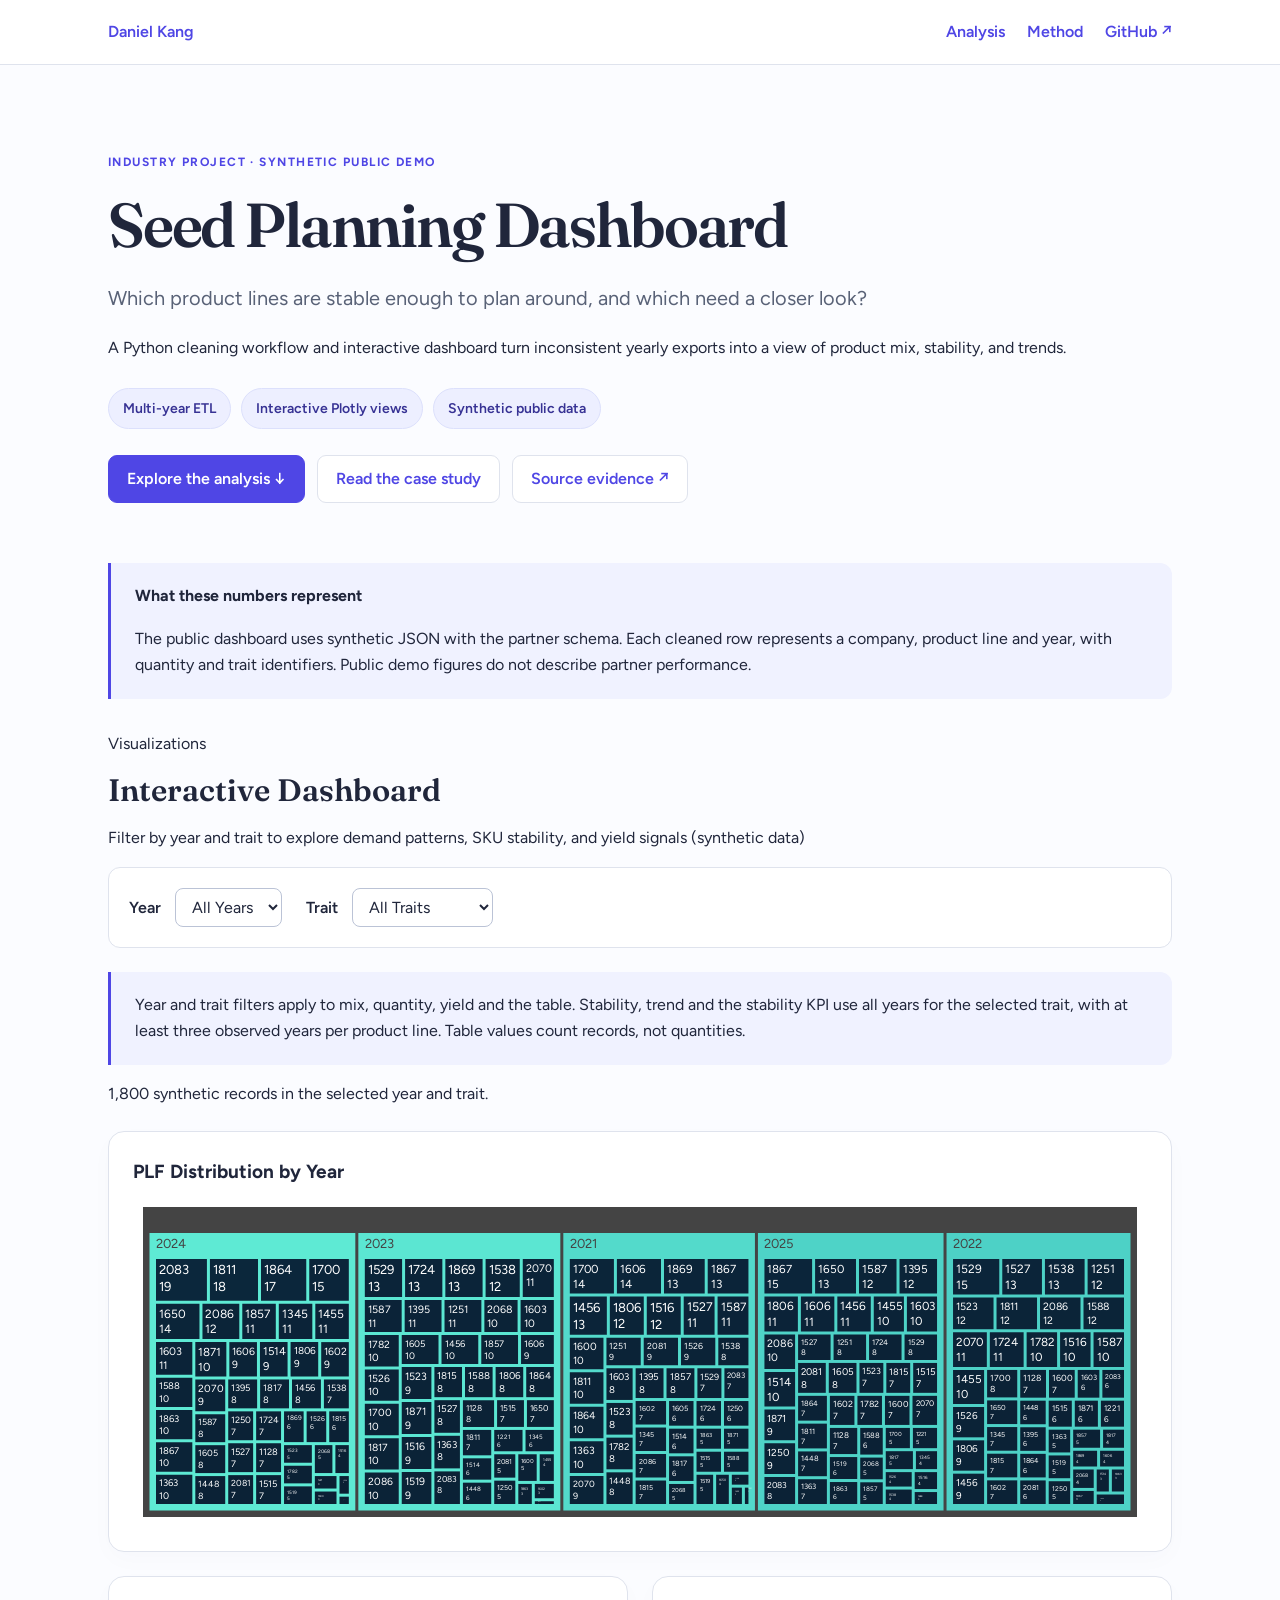
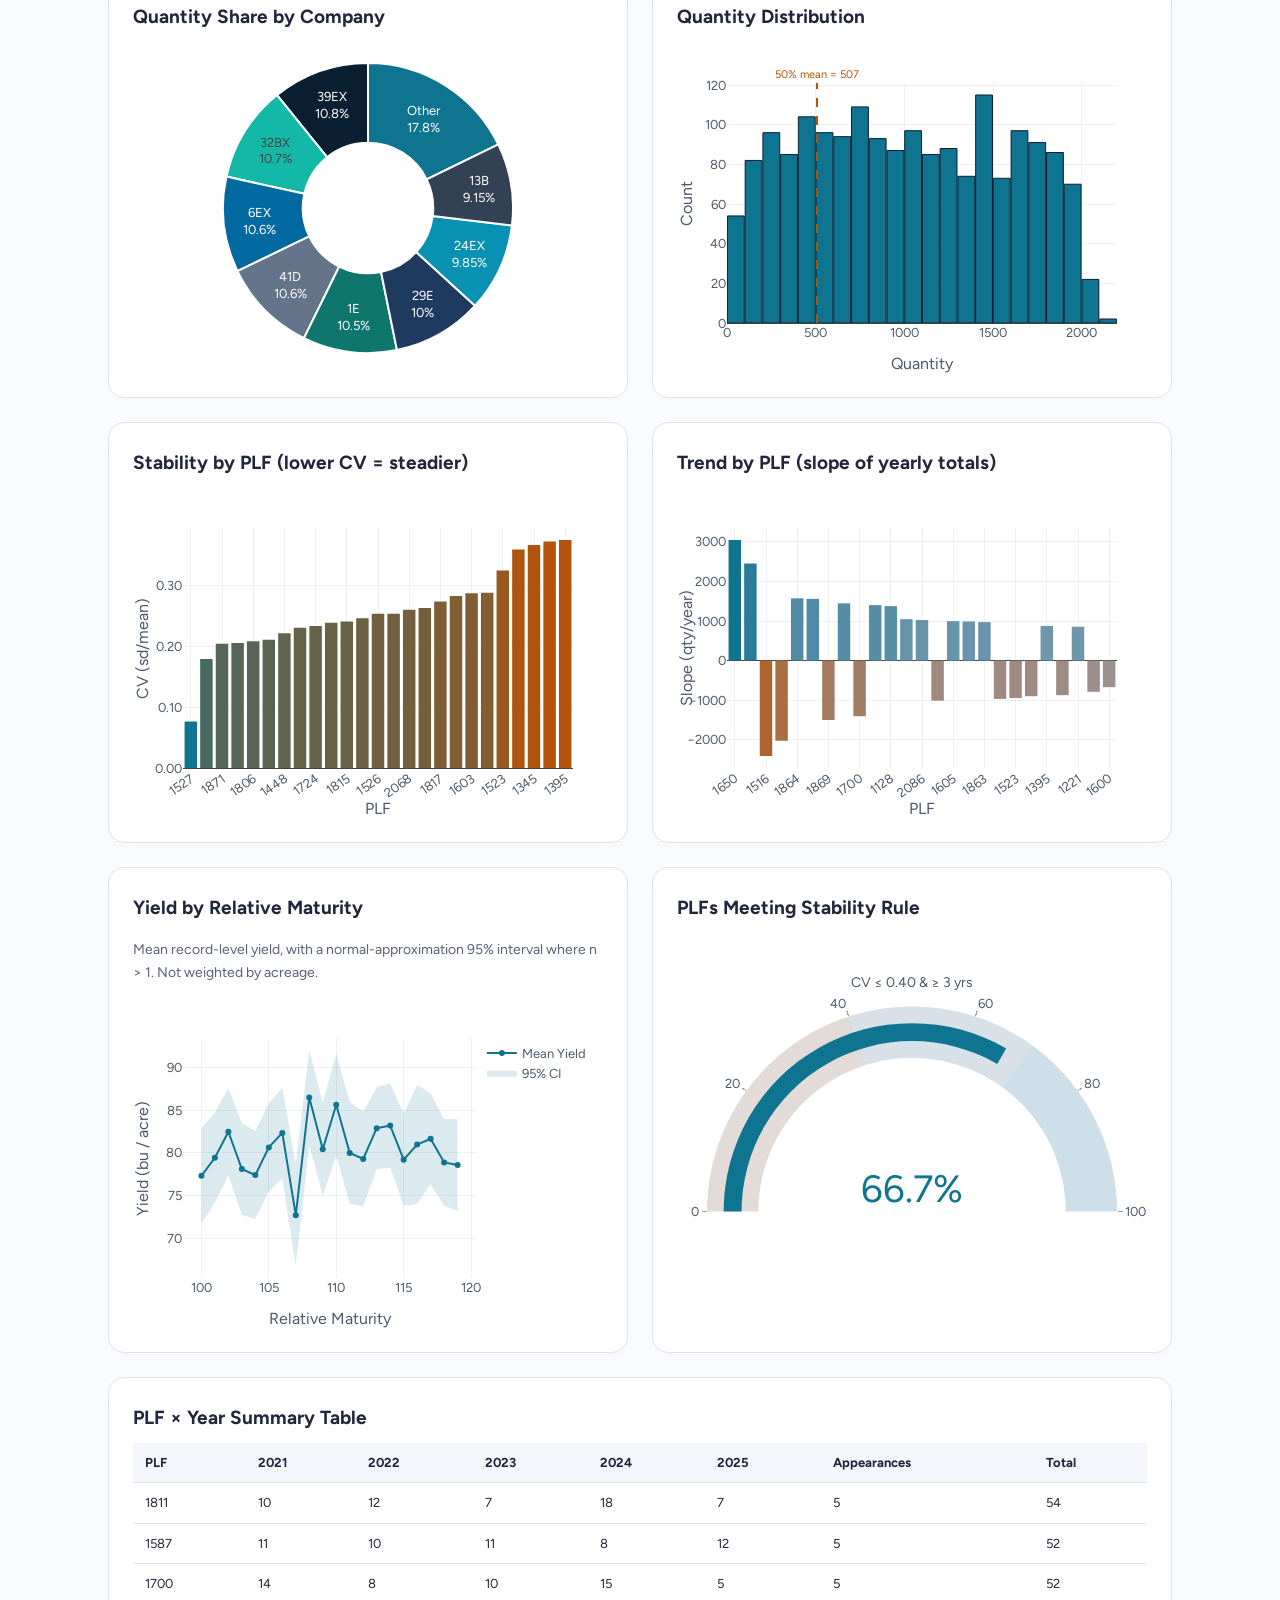
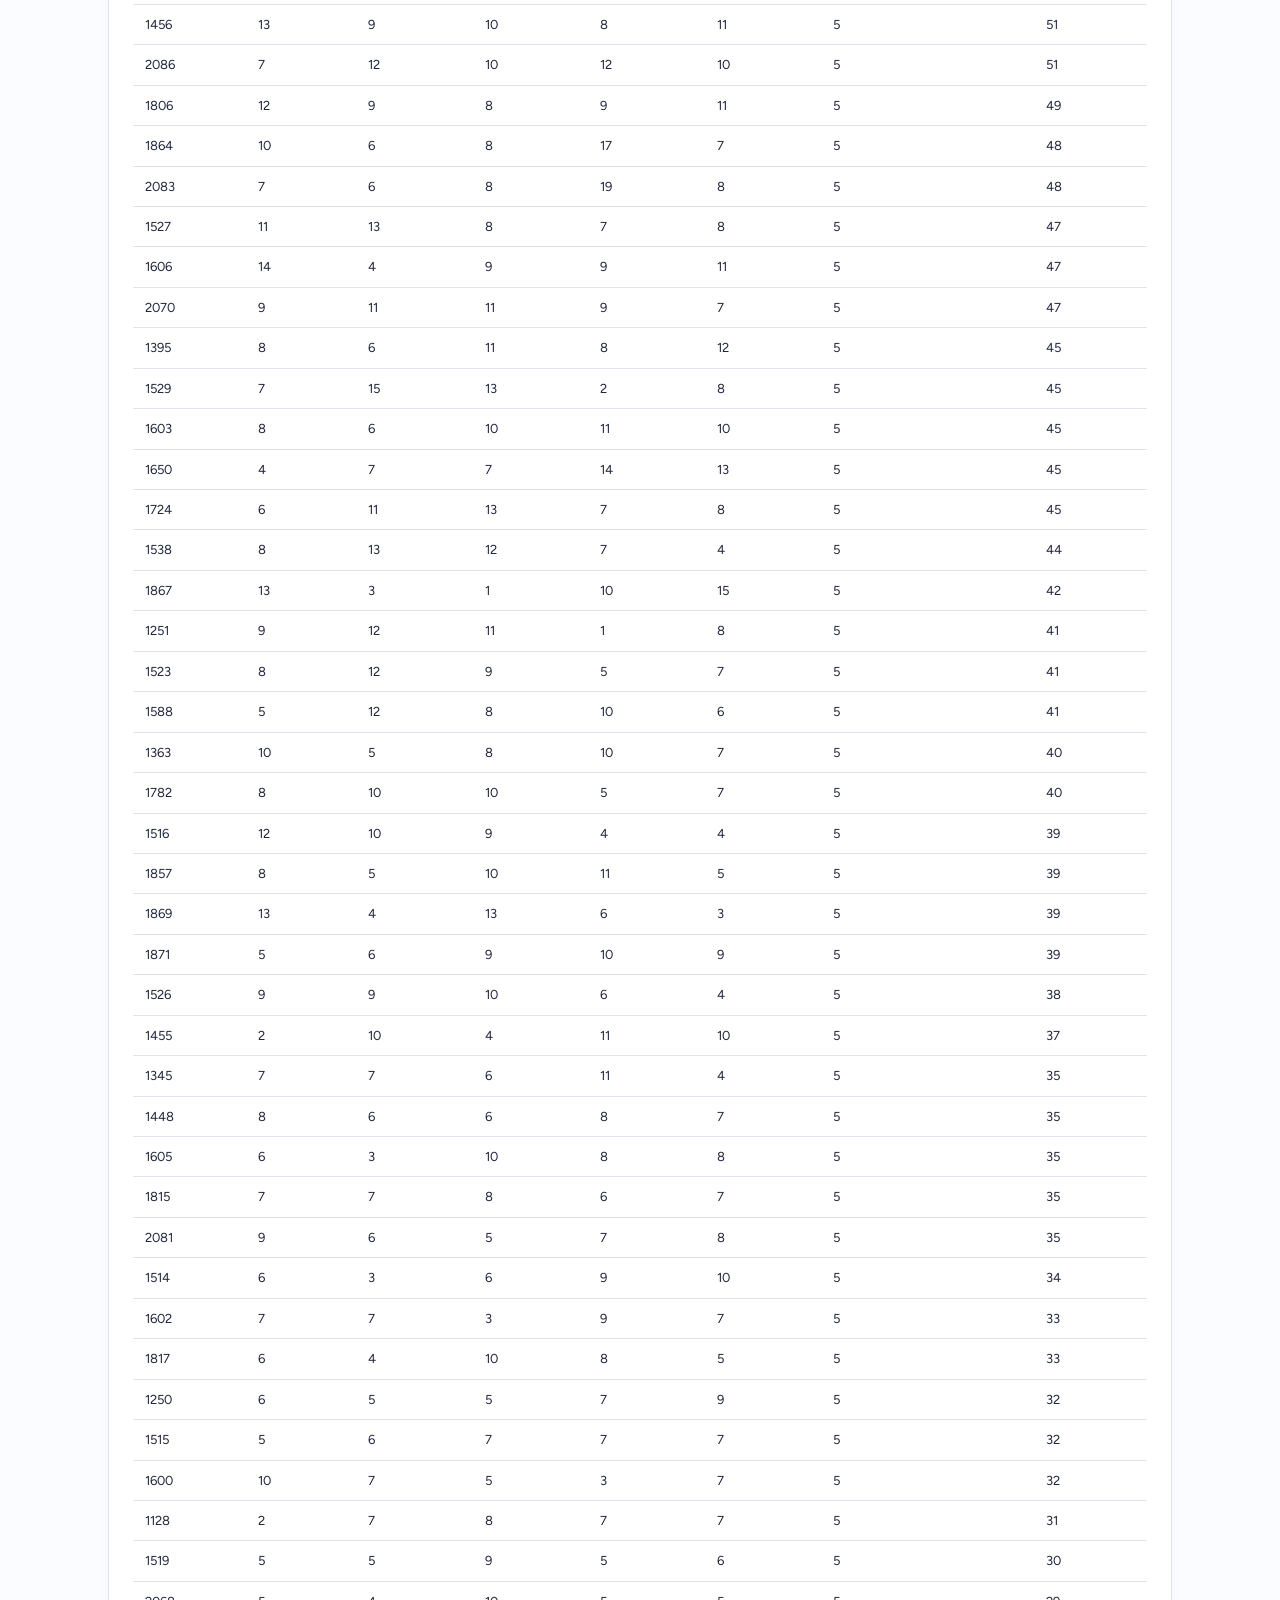
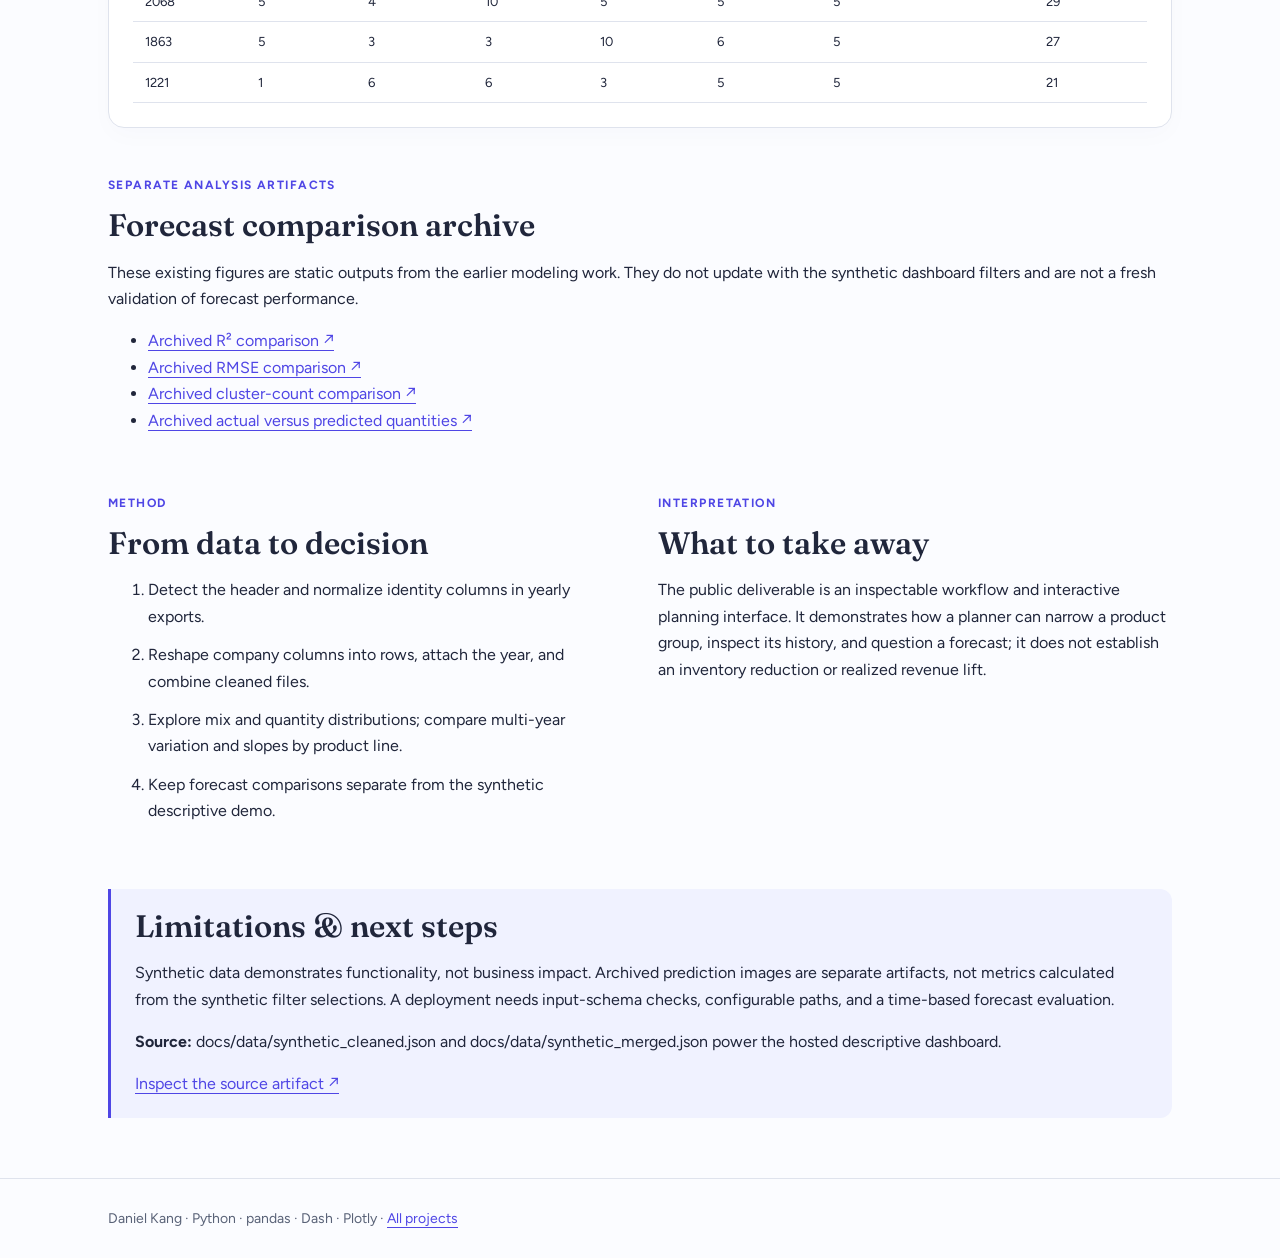
==== commit fcc785d1: "Standardize project documentation and clarify source-backed results" ====
--- a/docs/index.html
+++ b/docs/index.html
@@ -1,343 +1,224 @@
-<!DOCTYPE html>
+<!doctype html>
 <html lang="en">
-<head>
-  <meta charset="UTF-8" />
-  <meta name="viewport" content="width=device-width, initial-scale=1.0" />
-  <title>Seed Demand Forecasting — Inventory &amp; Reorder Planning</title>
-  <link rel="preconnect" href="https://fonts.googleapis.com" />
-  <link rel="preconnect" href="https://fonts.gstatic.com" crossorigin />
-  <link href="https://fonts.googleapis.com/css2?family=Figtree:wght@400;500;600;700&family=Fraunces:opsz,wght@9..144,500;600;700&display=swap" rel="stylesheet" />
-  <link rel="stylesheet" href="css/style.css" />
-  <script src="https://cdn.plot.ly/plotly-2.35.0.min.js"></script>
-</head>
-<body>
-
-<!-- ───────────── Navbar ───────────── -->
-<nav id="navbar">
-  <div class="nav-inner">
-    <a href="#hero" class="nav-brand">
-      <img src="assets/hubner_logo.png" alt="Hubner Seed" class="nav-logo" />
-      <span>Seed Demand Forecasting</span>
-    </a>
-    <button class="hamburger" id="hamburger" aria-label="Menu">
-      <span></span><span></span><span></span>
-    </button>
-    <ul class="nav-links" id="navLinks">
-      <li><a href="#context">Context</a></li>
-      <li><a href="#pipeline">Pipeline</a></li>
-      <li><a href="#predictions">Methodology</a></li>
-      <li><a href="#dashboard">Dashboard</a></li>
-      <li><a href="#impact">Impact</a></li>
-      <li><a href="https://github.com/TheDataMine/f2025_s2026_wl_hubner_predictiveanalytics" target="_blank" rel="noopener">GitHub</a></li>
-    </ul>
-  </div>
-</nav>
-
-<!-- ───────────── Hero ───────────── -->
-<header id="hero">
-  <div class="hero-content">
-    <p class="hero-brand">Hubner Seed · Supply Chain Analytics</p>
-    <h1>Prioritize the right SKUs before capacity runs out</h1>
-    <p class="hero-sub">
-      Demand forecasting that turns production-line history into reorder-risk signals—
-      so planners know which seed product lines to stock, hold, or deprioritize under real capacity constraints.
-    </p>
-    <div class="hero-buttons">
-      <a href="#dashboard" class="btn btn-primary">Explore Dashboard</a>
-      <a href="#impact" class="btn btn-outline">See Business Impact</a>
-    </div>
-  </div>
-  <div class="hero-fade"></div>
-</header>
-
-<!-- ───────────── Business Context & Stakes ───────────── -->
-<section id="context">
-  <div class="container">
-    <p class="section-eyebrow">Business Context &amp; Stakes</p>
-    <h2 class="section-title">Inventory decisions with real operational cost</h2>
-    <p class="section-subtitle">
-      Seed producers face a classic supply-chain tradeoff: overstock ties up working capital and warehouse space;
-      understock means missed planting windows and lost dealer orders. Capacity is finite—every SKU prioritized is another delayed.
-    </p>
-
-    <div class="stakes-grid">
-      <div class="stake-item">
-        <h3>SKU prioritization</h3>
-        <p>Which product lines (PLFs) deserve scarce production and warehouse slots when demand is uneven across years and traits?</p>
+  <head>
+    <meta charset="utf-8" />
+    <meta name="viewport" content="width=device-width,initial-scale=1" />
+    <meta
+      name="description"
+      content="A Python cleaning workflow and interactive dashboard turn inconsistent yearly exports into a view of product mix, stability, and trends."
+    />
+    <title>Seed Planning Dashboard · Daniel Kang</title>
+    <link rel="stylesheet" href="style.css?v=20261102" />
+  </head>
+  <body>
+    <a class="skip" href="#main">Skip to analysis</a>
+    <nav>
+      <div class="wrap nav">
+        <a href="https://daniel-kang-vs.github.io/">Daniel Kang</a>
+        <div class="nav-links">
+          <a href="#analysis">Analysis</a><a href="#method">Method</a
+          ><a href="https://github.com/daniel-kang-vs/seed-demand-forecasting"
+            >GitHub ↗</a
+          >
+        </div>
       </div>
-      <div class="stake-item">
-        <h3>Reorder risk</h3>
-        <p>Volatile or declining SKUs create stockout exposure. Stable, high-volume lines need reliable reorder cadence—not reactive firefighting.</p>
+    </nav>
+    <main class="wrap" id="main">
+      <header class="hero">
+        <p class="eyebrow">Industry project · synthetic public demo</p>
+        <h1>Seed Planning Dashboard</h1>
+        <p class="lead">
+          Which product lines are stable enough to plan around, and which need a
+          closer look?
+        </p>
+        <p>
+          A Python cleaning workflow and interactive dashboard turn inconsistent
+          yearly exports into a view of product mix, stability, and trends.
+        </p>
+        <div class="chips">
+          <span>Multi-year ETL</span><span>Interactive Plotly views</span
+          ><span>Synthetic public data</span>
+        </div>
+        <div class="actions">
+          <a class="button primary" href="#analysis">Explore the analysis ↓</a
+          ><a
+            class="button"
+            href="https://daniel-kang-vs.github.io/projects/seed-demand.html"
+            >Read the case study</a
+          ><a
+            class="button"
+            href="https://github.com/daniel-kang-vs/seed-demand-forecasting/blob/main/hubner_predictions-app/pipeline.py"
+            >Source evidence ↗</a
+          >
+        </div>
+      </header>
+      <aside class="note">
+        <strong>What these numbers represent</strong>
+        <p>
+          The public dashboard uses synthetic JSON with the partner schema. Each
+          cleaned row represents a company, product line and year, with quantity
+          and trait identifiers. Public demo figures do not describe partner
+          performance.
+        </p>
+      </aside>
+      <section id="analysis">
+        <div>
+          <p class="section-eyebrow">Visualizations</p>
+          <h2 class="section-title">Interactive Dashboard</h2>
+          <p class="section-subtitle">
+            Filter by year and trait to explore demand patterns, SKU stability,
+            and yield signals (synthetic data)
+          </p>
+
+          <!-- Filters -->
+          <div class="filter-bar">
+            <div class="filter-group">
+              <label for="yearFilter">Year</label>
+              <select id="yearFilter">
+                <option value="ALL">All Years</option>
+              </select>
+            </div>
+            <div class="filter-group">
+              <label for="traitFilter">Trait</label>
+              <select id="traitFilter">
+                <option value="ALL">All Traits</option>
+              </select>
+            </div>
+          </div>
+
+          <p class="note">
+            Year and trait filters apply to mix, quantity, yield and the table.
+            Stability, trend and the stability KPI use all years for the
+            selected trait, with at least three observed years per product line.
+            Table values count records, not quantities.
+          </p>
+          <p id="dataStatus" role="status"></p>
+          <div class="chart-row">
+            <div class="chart-card wide">
+              <h3>PLF Distribution by Year</h3>
+              <div id="treemapChart" class="chart-container"></div>
+            </div>
+          </div>
+
+          <div class="chart-row two-col">
+            <div class="chart-card">
+              <h3>Quantity Share by Company</h3>
+              <div id="donutChart" class="chart-container"></div>
+            </div>
+            <div class="chart-card">
+              <h3>Quantity Distribution</h3>
+              <div id="histChart" class="chart-container"></div>
+            </div>
+          </div>
+
+          <!-- Row 2: Consistency -->
+          <div class="chart-row two-col">
+            <div class="chart-card">
+              <h3>Stability by PLF (lower CV = steadier)</h3>
+              <div id="stabilityChart" class="chart-container"></div>
+            </div>
+            <div class="chart-card">
+              <h3>Trend by PLF (slope of yearly totals)</h3>
+              <div id="trendChart" class="chart-container"></div>
+            </div>
+          </div>
+
+          <!-- Row 3: Yield + KPI -->
+          <div class="chart-row two-col">
+            <div class="chart-card">
+              <h3>Yield by Relative Maturity</h3>
+              <p>
+                Mean record-level yield, with a normal-approximation 95%
+                interval where n &gt; 1. Not weighted by acreage.
+              </p>
+              <div id="yieldChart" class="chart-container"></div>
+            </div>
+            <div class="chart-card">
+              <h3>PLFs Meeting Stability Rule</h3>
+              <div id="kpiGauge" class="chart-container"></div>
+            </div>
+          </div>
+
+          <!-- Data Table -->
+          <div class="chart-row">
+            <div class="chart-card wide">
+              <h3>PLF &times; Year Summary Table</h3>
+              <div class="table-wrap">
+                <table id="summaryTable">
+                  <thead id="tableHead"></thead>
+                  <tbody id="tableBody"></tbody>
+                </table>
+              </div>
+            </div>
+          </div>
+        </div>
+      </section>
+      <section><p class="eyebrow">Separate analysis artifacts</p><h2>Forecast comparison archive</h2><p>These existing figures are static outputs from the earlier modeling work. They do not update with the synthetic dashboard filters and are not a fresh validation of forecast performance.</p><ul><li><a href="assets/model_comparison_r_squared.png">Archived R² comparison ↗</a></li><li><a href="assets/model_comparison_rmse.png">Archived RMSE comparison ↗</a></li><li><a href="assets/elbow_method.png">Archived cluster-count comparison ↗</a></li><li><a href="assets/mean_actual_vs_predicted_quantity.png">Archived actual versus predicted quantities ↗</a></li></ul></section><section id="method">
+        <div class="method-grid">
+          <div>
+            <p class="eyebrow">Method</p>
+            <h2>From data to decision</h2>
+            <ol>
+              <li>
+                Detect the header and normalize identity columns in yearly
+                exports.
+              </li>
+              <li>
+                Reshape company columns into rows, attach the year, and combine
+                cleaned files.
+              </li>
+              <li>
+                Explore mix and quantity distributions; compare multi-year
+                variation and slopes by product line.
+              </li>
+              <li>
+                Keep forecast comparisons separate from the synthetic
+                descriptive demo.
+              </li>
+            </ol>
+          </div>
+          <div>
+            <p class="eyebrow">Interpretation</p>
+            <h2>What to take away</h2>
+            <p>
+              The public deliverable is an inspectable workflow and interactive
+              planning interface. It demonstrates how a planner can narrow a
+              product group, inspect its history, and question a forecast; it
+              does not establish an inventory reduction or realized revenue
+              lift.
+            </p>
+          </div>
+        </div>
+      </section>
+      <section class="note">
+        <h2>Limitations &amp; next steps</h2>
+        <p>
+          Synthetic data demonstrates functionality, not business impact.
+          Archived prediction images are separate artifacts, not metrics
+          calculated from the synthetic filter selections. A deployment needs
+          input-schema checks, configurable paths, and a time-based forecast
+          evaluation.
+        </p>
+        <p>
+          <strong>Source:</strong> docs/data/synthetic_cleaned.json and
+          docs/data/synthetic_merged.json power the hosted descriptive
+          dashboard.
+        </p>
+        <a
+          href="https://github.com/daniel-kang-vs/seed-demand-forecasting/blob/main/hubner_predictions-app/pipeline.py"
+          >Inspect the source artifact ↗</a
+        >
+      </section>
+    </main>
+    <footer>
+      <div class="wrap">
+        Daniel Kang · Python · pandas · Dash · Plotly ·
+        <a href="https://daniel-kang-vs.github.io/projects.html"
+          >All projects</a
+        >
       </div>
-      <div class="stake-item">
-        <h3>Capacity constraints</h3>
-        <p>Planners need evidence—not gut feel—to allocate limited acreage, processing, and inventory dollars across hundreds of seed variants.</p>
-      </div>
-    </div>
-  </div>
-</section>
-
-<!-- ───────────── Data Pipeline ───────────── -->
-<section id="pipeline">
-  <div class="container">
-    <p class="section-eyebrow">Data Pipeline</p>
-    <h2 class="section-title">From production-line CSVs to analysis-ready frames</h2>
-    <p class="section-subtitle">
-      An ETL workflow ingests multi-year, wide-format production exports, normalizes schema drift across seasons,
-      and joins quantity, trait, company, and yield attributes for forecasting and BI.
-    </p>
-
-    <div class="pipeline-steps">
-      <div class="pipeline-step">
-        <span class="step-num">01</span>
-        <h3>Ingest</h3>
-        <p>Load messy, year-sliced production-line CSVs with inconsistent column layouts and naming.</p>
-      </div>
-      <div class="pipeline-step">
-        <span class="step-num">02</span>
-        <h3>Transform</h3>
-        <p>Normalize to long-form records—PLF, year, trait, company, quantity—ready for aggregation and modeling.</p>
-      </div>
-      <div class="pipeline-step">
-        <span class="step-num">03</span>
-        <h3>Enrich</h3>
-        <p>Merge yield and maturity fields; compute stability (CV), trend slopes, and reorder-risk features by SKU cluster.</p>
-      </div>
-      <div class="pipeline-step">
-        <span class="step-num">04</span>
-        <h3>Serve</h3>
-        <p>Publish filtered views and model outputs into an interactive dashboard for weekly planning reviews.</p>
-      </div>
-    </div>
-
-    <div class="about-note">
-      <strong>Note:</strong> All data shown on this website is <em>synthetic</em>.
-      It mirrors the schema and statistical properties of the real dataset
-      but contains no proprietary Hubner Seed information.
-    </div>
-  </div>
-</section>
-
-<!-- ───────────── Methodology ───────────── -->
-<section id="predictions">
-  <div class="container">
-    <p class="section-eyebrow">Methodology</p>
-    <h2 class="section-title">Predictive reorder-risk &amp; demand forecasting</h2>
-    <p class="section-subtitle">
-      Models estimate future quantity by PLF cluster, then surface stability and trend signals
-      that planners use to flag reorder risk under capacity limits.
-    </p>
-
-    <div class="method-points">
-      <div class="method-point">
-        <h3>Demand forecasting</h3>
-        <p>Regression and ML candidates are scored on holdout R&sup2; and RMSE to select the best predictor of next-season quantity by PLF bin.</p>
-      </div>
-      <div class="method-point">
-        <h3>Reorder-risk signals</h3>
-        <p>Coefficient of variation and multi-year slope highlight volatile or declining SKUs that need tighter inventory buffers—or deliberate deprioritization.</p>
-      </div>
-      <div class="method-point">
-        <h3>SKU clustering</h3>
-        <p>Elbow-guided PLF binning groups similar demand profiles so forecasts and planning rules scale beyond one-off SKU analysis.</p>
-      </div>
-    </div>
-
-    <div class="pred-grid">
-      <div class="pred-card">
-        <h3>Model Comparison — Test R&sup2; (2024)</h3>
-        <img src="assets/model_comparison_r_squared.png" alt="R-squared comparison" loading="lazy" />
-      </div>
-      <div class="pred-card">
-        <h3>Model Comparison — RMSE / Mean (2024)</h3>
-        <img src="assets/model_comparison_rmse.png" alt="RMSE comparison" loading="lazy" />
-      </div>
-      <div class="pred-card">
-        <h3>Elbow Method for Optimal k (PLF Binning)</h3>
-        <img src="assets/elbow_method.png" alt="Elbow method" loading="lazy" />
-      </div>
-      <div class="pred-card">
-        <h3>Actual vs Predicted Quantity by PLF Bin (2024)</h3>
-        <img src="assets/mean_actual_vs_predicted_quantity.png" alt="Actual vs predicted" loading="lazy" />
-      </div>
-    </div>
-  </div>
-</section>
-
-<!-- ───────────── Interactive Dashboard (Visualizations) ───────────── -->
-<section id="dashboard">
-  <div class="container">
-    <p class="section-eyebrow">Visualizations</p>
-    <h2 class="section-title">Interactive Dashboard</h2>
-    <p class="section-subtitle">Filter by year and trait to explore demand patterns, SKU stability, and yield signals (synthetic data)</p>
-
-    <!-- Filters -->
-    <div class="filter-bar">
-      <div class="filter-group">
-        <label for="yearFilter">Year</label>
-        <select id="yearFilter"><option value="ALL">All Years</option></select>
-      </div>
-      <div class="filter-group">
-        <label for="traitFilter">Trait</label>
-        <select id="traitFilter"><option value="ALL">All Traits</option></select>
-      </div>
-    </div>
-
-    <!-- Row 1: Treemap -->
-    <div class="chart-row">
-      <div class="chart-card wide">
-        <h3>PLF Distribution by Year</h3>
-        <div id="treemapChart" class="chart-container"></div>
-      </div>
-    </div>
-
-    <div class="chart-row two-col">
-      <div class="chart-card">
-        <h3>Quantity Share by Company</h3>
-        <div id="donutChart" class="chart-container"></div>
-      </div>
-      <div class="chart-card">
-        <h3>Quantity Distribution</h3>
-        <div id="histChart" class="chart-container"></div>
-      </div>
-    </div>
-
-    <!-- Row 2: Consistency -->
-    <div class="chart-row two-col">
-      <div class="chart-card">
-        <h3>Stability by PLF (lower CV = steadier)</h3>
-        <div id="stabilityChart" class="chart-container"></div>
-      </div>
-      <div class="chart-card">
-        <h3>Trend by PLF (slope of yearly totals)</h3>
-        <div id="trendChart" class="chart-container"></div>
-      </div>
-    </div>
-
-    <!-- Row 3: Yield + KPI -->
-    <div class="chart-row two-col">
-      <div class="chart-card">
-        <h3>Yield by Relative Maturity</h3>
-        <div id="yieldChart" class="chart-container"></div>
-      </div>
-      <div class="chart-card">
-        <h3>PLFs Meeting Stability Rule</h3>
-        <div id="kpiGauge" class="chart-container"></div>
-      </div>
-    </div>
-
-    <!-- Data Table -->
-    <div class="chart-row">
-      <div class="chart-card wide">
-        <h3>PLF &times; Year Summary Table</h3>
-        <div class="table-wrap">
-          <table id="summaryTable">
-            <thead id="tableHead"></thead>
-            <tbody id="tableBody"></tbody>
-          </table>
-        </div>
-      </div>
-    </div>
-  </div>
-</section>
-
-<!-- ───────────── Business Insights & Impact (PROMINENT) ───────────── -->
-<section id="impact">
-  <div class="container">
-    <p class="section-eyebrow">Business Insights &amp; Impact</p>
-    <h2 class="section-title">Adopted for weekly planning across the business</h2>
-    <p class="section-subtitle impact-lead">
-      The forecasting workflow and dashboard were adopted by <strong>three cross-functional teams</strong>
-      for weekly inventory and reorder planning—aligning supply, sales, and operations around shared demand signals.
-    </p>
-
-    <div class="impact-banner">
-      <div class="impact-stat">
-        <span class="impact-num">3</span>
-        <span class="impact-label">Cross-functional teams</span>
-      </div>
-      <div class="impact-stat-divider" aria-hidden="true"></div>
-      <div class="impact-stat">
-        <span class="impact-num">Weekly</span>
-        <span class="impact-label">Planning cadence</span>
-      </div>
-      <div class="impact-stat-divider" aria-hidden="true"></div>
-      <div class="impact-stat">
-        <span class="impact-num">SKU-level</span>
-        <span class="impact-label">Reorder prioritization</span>
-      </div>
-    </div>
-
-    <div class="impact-outcomes">
-      <div class="impact-outcome">
-        <h3>Shared demand truth</h3>
-        <p>Teams replaced fragmented spreadsheets with a single filtered view of quantity, stability, and forecast performance by PLF and trait.</p>
-      </div>
-      <div class="impact-outcome">
-        <h3>Capacity-aware prioritization</h3>
-        <p>Stability and trend charts help planners decide which SKUs to protect under capacity limits versus which to watch or wind down.</p>
-      </div>
-      <div class="impact-outcome">
-        <h3>Faster weekly reviews</h3>
-        <p>Year and trait filters let operations and commercial partners answer “what changed?” in minutes during planning stand-ups.</p>
-      </div>
-    </div>
-  </div>
-</section>
-
-<!-- ───────────── Tech Stack ───────────── -->
-<section id="tech">
-  <div class="container">
-    <p class="section-eyebrow">Technology</p>
-    <h2 class="section-title">Technology Stack</h2>
-    <p class="section-subtitle">Tools powering the pipeline, models, and interactive BI layer</p>
-    <div class="tech-grid">
-      <div class="tech-pill"><span class="tech-dot" style="background:#306998"></span>Python</div>
-      <div class="tech-pill"><span class="tech-dot" style="background:#119DFF"></span>Dash</div>
-      <div class="tech-pill"><span class="tech-dot" style="background:#3F4F75"></span>Plotly</div>
-      <div class="tech-pill"><span class="tech-dot" style="background:#150458"></span>Pandas</div>
-      <div class="tech-pill"><span class="tech-dot" style="background:#013243"></span>NumPy</div>
-      <div class="tech-pill"><span class="tech-dot" style="background:#0e7490"></span>Bootstrap</div>
-      <div class="tech-pill"><span class="tech-dot" style="background:#F05032"></span>Git</div>
-      <div class="tech-pill"><span class="tech-dot" style="background:#181717"></span>GitHub Pages</div>
-      <div class="tech-pill"><span class="tech-dot" style="background:#F7DF1E"></span>JavaScript</div>
-      <div class="tech-pill"><span class="tech-dot" style="background:#E34F26"></span>HTML / CSS</div>
-    </div>
-  </div>
-</section>
-
-<!-- ───────────── Footer ───────────── -->
-<footer>
-  <div class="container footer-inner">
-    <div class="footer-links">
-      <a href="https://github.com/TheDataMine/f2025_s2026_wl_hubner_predictiveanalytics" target="_blank" rel="noopener">GitHub Repository</a>
-      <span class="footer-sep" aria-hidden="true">·</span>
-      <a href="https://daniel-kang-vs.github.io" target="_blank" rel="noopener">daniel-kang-vs.github.io</a>
-    </div>
-    <p>Hubner Seed · Demand Forecasting &amp; Inventory Analytics</p>
-    <p class="footer-note">All data on this site is synthetic and for demonstration purposes only.</p>
-  </div>
-</footer>
-
-<script src="js/dashboard.js"></script>
-<script>
-  const hamburger = document.getElementById('hamburger');
-  const navLinks  = document.getElementById('navLinks');
-  hamburger.addEventListener('click', () => {
-    navLinks.classList.toggle('open');
-    hamburger.classList.toggle('active');
-  });
-  navLinks.querySelectorAll('a').forEach(a =>
-    a.addEventListener('click', () => {
-      navLinks.classList.remove('open');
-      hamburger.classList.remove('active');
-    })
-  );
-
-  const nav = document.getElementById('navbar');
-  window.addEventListener('scroll', () => {
-    nav.classList.toggle('scrolled', window.scrollY > 60);
-  });
-</script>
-</body>
+    </footer>
+    <script src="https://cdn.plot.ly/plotly-2.35.2.min.js"></script>
+    <script src="js/dashboard.js?v=20261102"></script>
+  </body>
 </html>
--- a/docs/style.css
+++ b/docs/style.css
@@ -0,0 +1,302 @@
+@import url("https://fonts.googleapis.com/css2?family=Figtree:wght@400;500;600;700&family=Fraunces:opsz,wght@9..144,600&display=swap");
+:root {
+  color-scheme: light;
+  --ink: #20263b;
+  --muted: #596277;
+  --line: #dfe3ed;
+  --accent: #4f46e5;
+}
+* {
+  box-sizing: border-box;
+}
+html {
+  scroll-behavior: smooth;
+  scroll-padding-top: 30px;
+}
+body {
+  margin: 0;
+  color: var(--ink);
+  font:
+    16px/1.65 Figtree,
+    sans-serif;
+  background: #fbfcff;
+  background-image: radial-gradient(#dce2ef 0.7px, transparent 0.7px);
+  background-size: 20px 20px;
+}
+a {
+  color: var(--accent);
+  text-underline-offset: 4px;
+}
+a:hover {
+  color: #302791;
+}
+a:focus-visible,
+select:focus-visible,
+summary:focus-visible {
+  outline: 3px solid #8b81ff;
+  outline-offset: 5px;
+}
+.wrap {
+  max-width: 1120px;
+  margin: auto;
+  padding: 0 28px;
+}
+nav {
+  border-bottom: 1px solid var(--line);
+  background: white;
+}
+.nav {
+  display: flex;
+  justify-content: space-between;
+  align-items: center;
+  gap: 20px;
+  padding-block: 19px;
+}
+.nav a {
+  text-decoration: none;
+  font-weight: 600;
+}
+.nav-links {
+  display: flex;
+  flex-wrap: wrap;
+  gap: 22px;
+}
+.hero {
+  padding: 76px 0 34px;
+}
+.eyebrow {
+  text-transform: uppercase;
+  letter-spacing: 0.12em;
+  font-size: 12px;
+  font-weight: 700;
+  color: var(--accent);
+}
+h1,
+h2 {
+  font-family: Fraunces, serif;
+  line-height: 1.15;
+  font-weight: 600;
+}
+h1 {
+  font-size: clamp(36px, 5vw, 62px);
+  letter-spacing: -0.035em;
+  max-width: 900px;
+  margin: 16px 0 22px;
+}
+h2 {
+  font-size: 31px;
+  margin: 0 0 16px;
+}
+h3 {
+  font-size: 19px;
+  margin: 0 0 10px;
+}
+.lead {
+  font-size: 20px;
+  color: var(--muted);
+  max-width: 830px;
+}
+.chips {
+  display: flex;
+  gap: 10px;
+  flex-wrap: wrap;
+  margin: 26px 0;
+}
+.chips span {
+  padding: 8px 14px;
+  background: #edefff;
+  border: 1px solid #dce0fc;
+  border-radius: 30px;
+  color: #373294;
+  font-weight: 600;
+  font-size: 14px;
+}
+.actions {
+  display: flex;
+  gap: 12px;
+  flex-wrap: wrap;
+  margin: 26px 0;
+}
+.button {
+  display: inline-block;
+  border: 1px solid var(--line);
+  border-radius: 9px;
+  padding: 10px 18px;
+  text-decoration: none;
+  background: white;
+  font-weight: 600;
+}
+.button.primary {
+  background: var(--accent);
+  color: white;
+  border-color: var(--accent);
+}
+section {
+  margin: 32px 0 48px;
+}
+.note {
+  border-left: 3px solid var(--accent);
+  background: #f0f2ff;
+  padding: 20px 24px;
+  border-radius: 0 12px 12px 0;
+}
+.note p:last-child {
+  margin-bottom: 0;
+}
+.chart-grid {
+  display: grid;
+  grid-template-columns: repeat(2, minmax(0, 1fr));
+  gap: 24px;
+}
+.chart-card {
+  min-width: 0;
+  background: white;
+  border: 1px solid var(--line);
+  border-radius: 16px;
+  padding: 24px;
+  box-shadow: 0 8px 24px #29345405;
+}
+.chart-card:first-child:last-child {
+  grid-column: 1/-1;
+}
+.chart-card p {
+  color: var(--muted);
+  font-size: 14px;
+  min-height: 46px;
+}
+.chart-box,
+.chart-container {
+  height: 330px;
+  position: relative;
+}
+.chart-card.wide {
+  grid-column: 1/-1;
+}
+.chart-row {
+  margin: 24px 0;
+}
+.two-col {
+  display: grid;
+  grid-template-columns: repeat(2, minmax(0, 1fr));
+  gap: 24px;
+}
+.filter-bar,
+.controls {
+  display: flex;
+  flex-wrap: wrap;
+  gap: 24px;
+  align-items: center;
+  padding: 20px;
+  background: white;
+  border: 1px solid var(--line);
+  border-radius: 12px;
+  margin-bottom: 24px;
+}
+label {
+  font-weight: 600;
+}
+select {
+  font: inherit;
+  padding: 8px 12px;
+  margin-left: 10px;
+  border: 1px solid #bbc3d6;
+  border-radius: 8px;
+  background: white;
+  color: var(--ink);
+  max-width: 100%;
+}
+details {
+  margin-top: 18px;
+  border-top: 1px solid var(--line);
+  padding-top: 12px;
+  font-size: 14px;
+}
+summary {
+  cursor: pointer;
+  color: var(--accent);
+  font-weight: 600;
+}
+.table-wrap {
+  overflow: auto;
+}
+table {
+  border-collapse: collapse;
+  width: 100%;
+  font-size: 13px;
+}
+th,
+td {
+  text-align: left;
+  padding: 9px 12px;
+  border-bottom: 1px solid var(--line);
+  white-space: nowrap;
+}
+th {
+  background: #f4f6fc;
+}
+caption {
+  text-align: left;
+  padding: 12px 0;
+}
+.method-grid {
+  display: grid;
+  grid-template-columns: 1fr 1fr;
+  gap: 36px;
+}
+.method-grid li {
+  margin: 12px 0;
+}
+footer {
+  margin-top: 60px;
+  border-top: 1px solid var(--line);
+  padding: 28px 0;
+  color: var(--muted);
+  font-size: 14px;
+}
+.skip {
+  position: absolute;
+  left: -9999px;
+}
+.skip:focus {
+  left: 10px;
+  top: 10px;
+  background: white;
+  padding: 10px;
+  z-index: 5;
+}
+@media (max-width: 720px) {
+  .wrap {
+    padding-inline: 20px;
+  }
+  .hero {
+    padding-top: 44px;
+  }
+  .chart-grid,
+  .two-col,
+  .method-grid {
+    grid-template-columns: 1fr;
+  }
+  .nav {
+    align-items: flex-start;
+  }
+  .nav-links {
+    gap: 10px;
+    font-size: 14px;
+  }
+  .chart-card {
+    padding: 18px;
+  }
+  select {
+    margin-left: 0;
+    display: block;
+    width: 100%;
+    margin-top: 8px;
+  }
+  .controls label,
+  .filter-group {
+    width: 100%;
+  }
+  .chart-box {
+    height: 310px;
+  }
+}
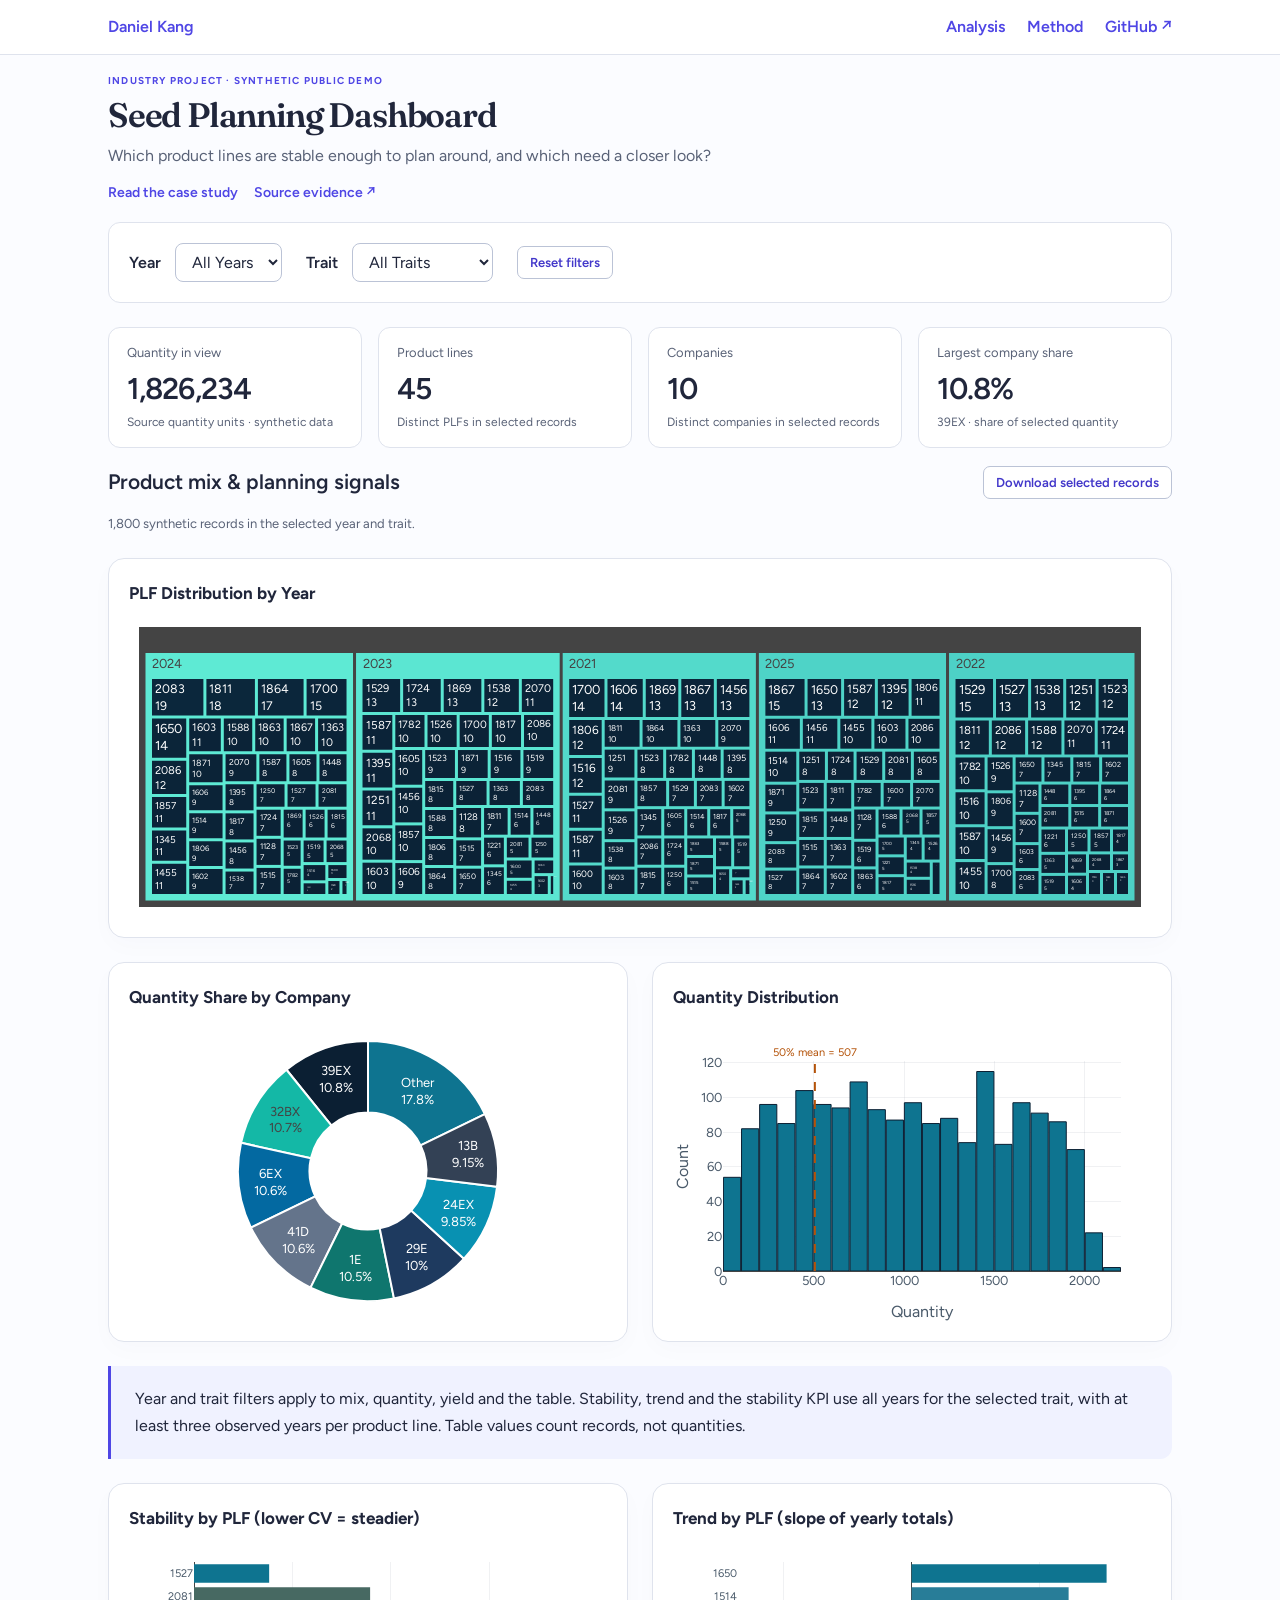
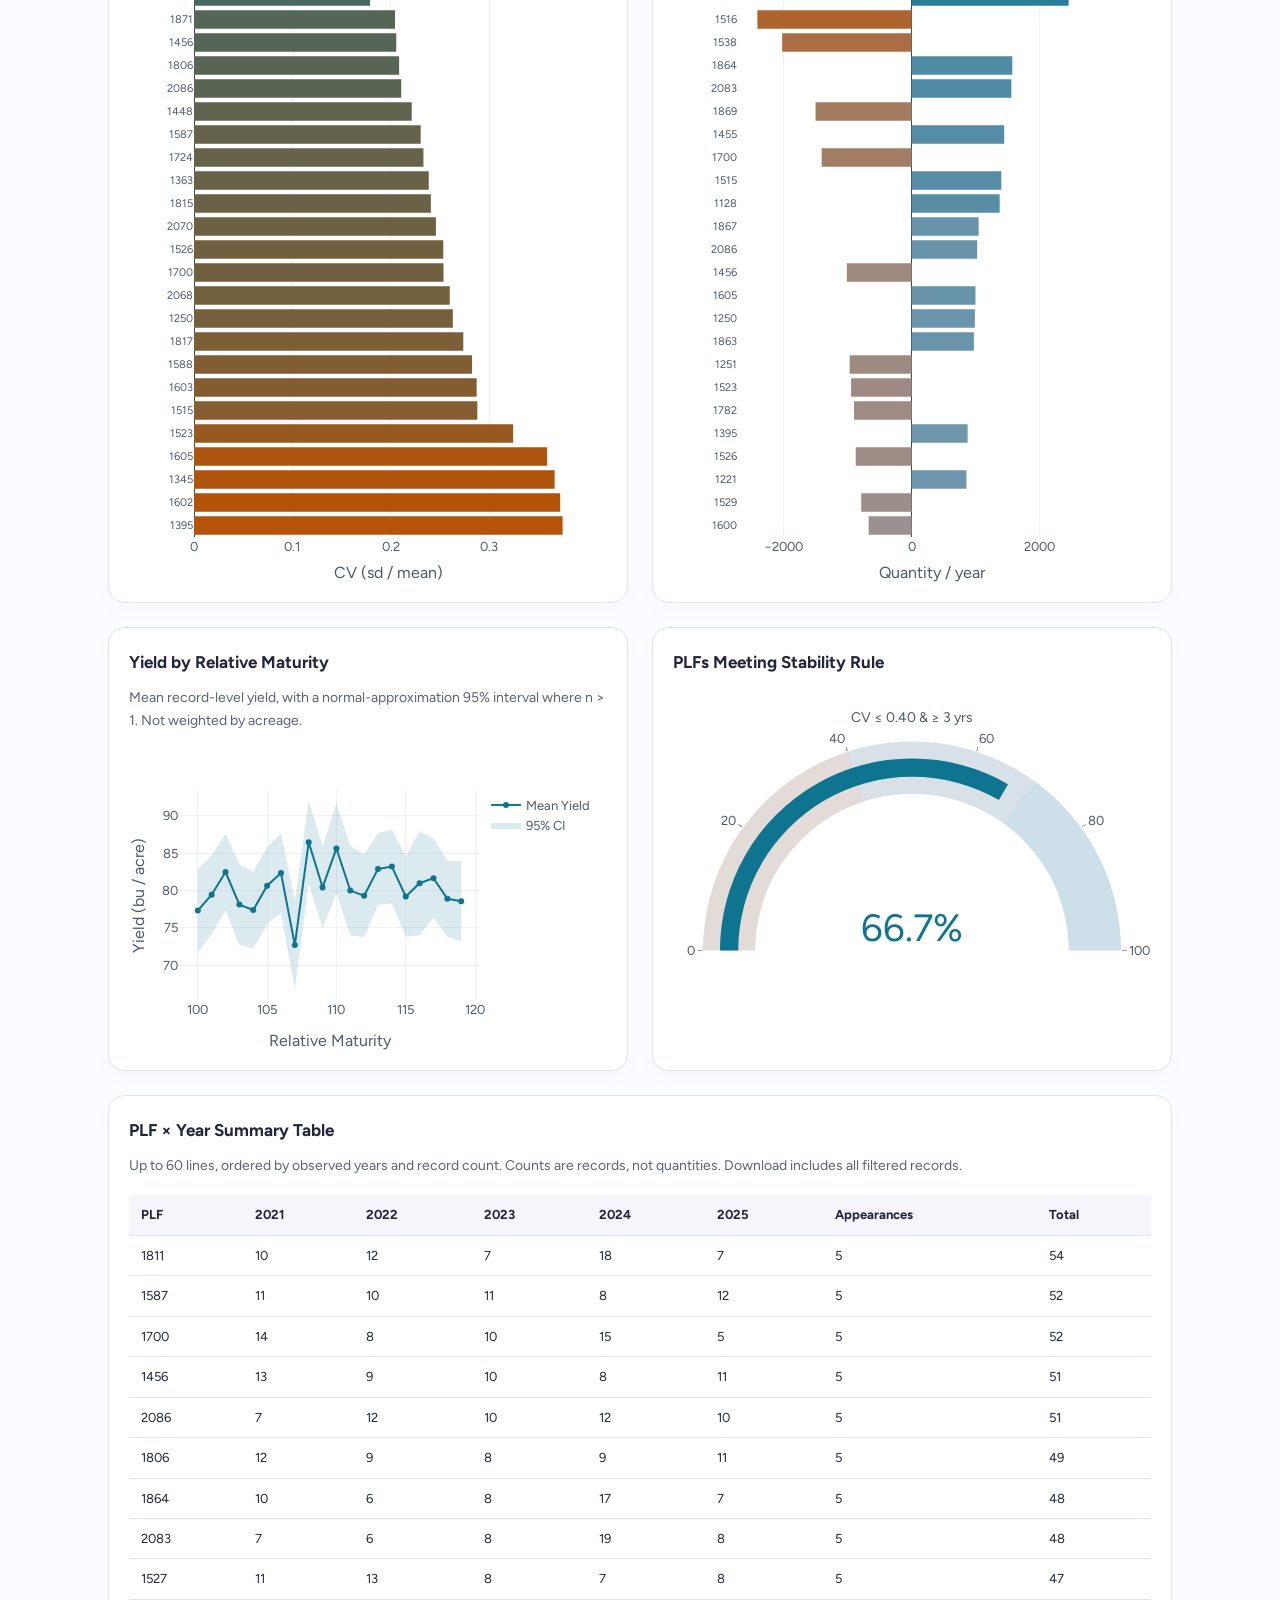
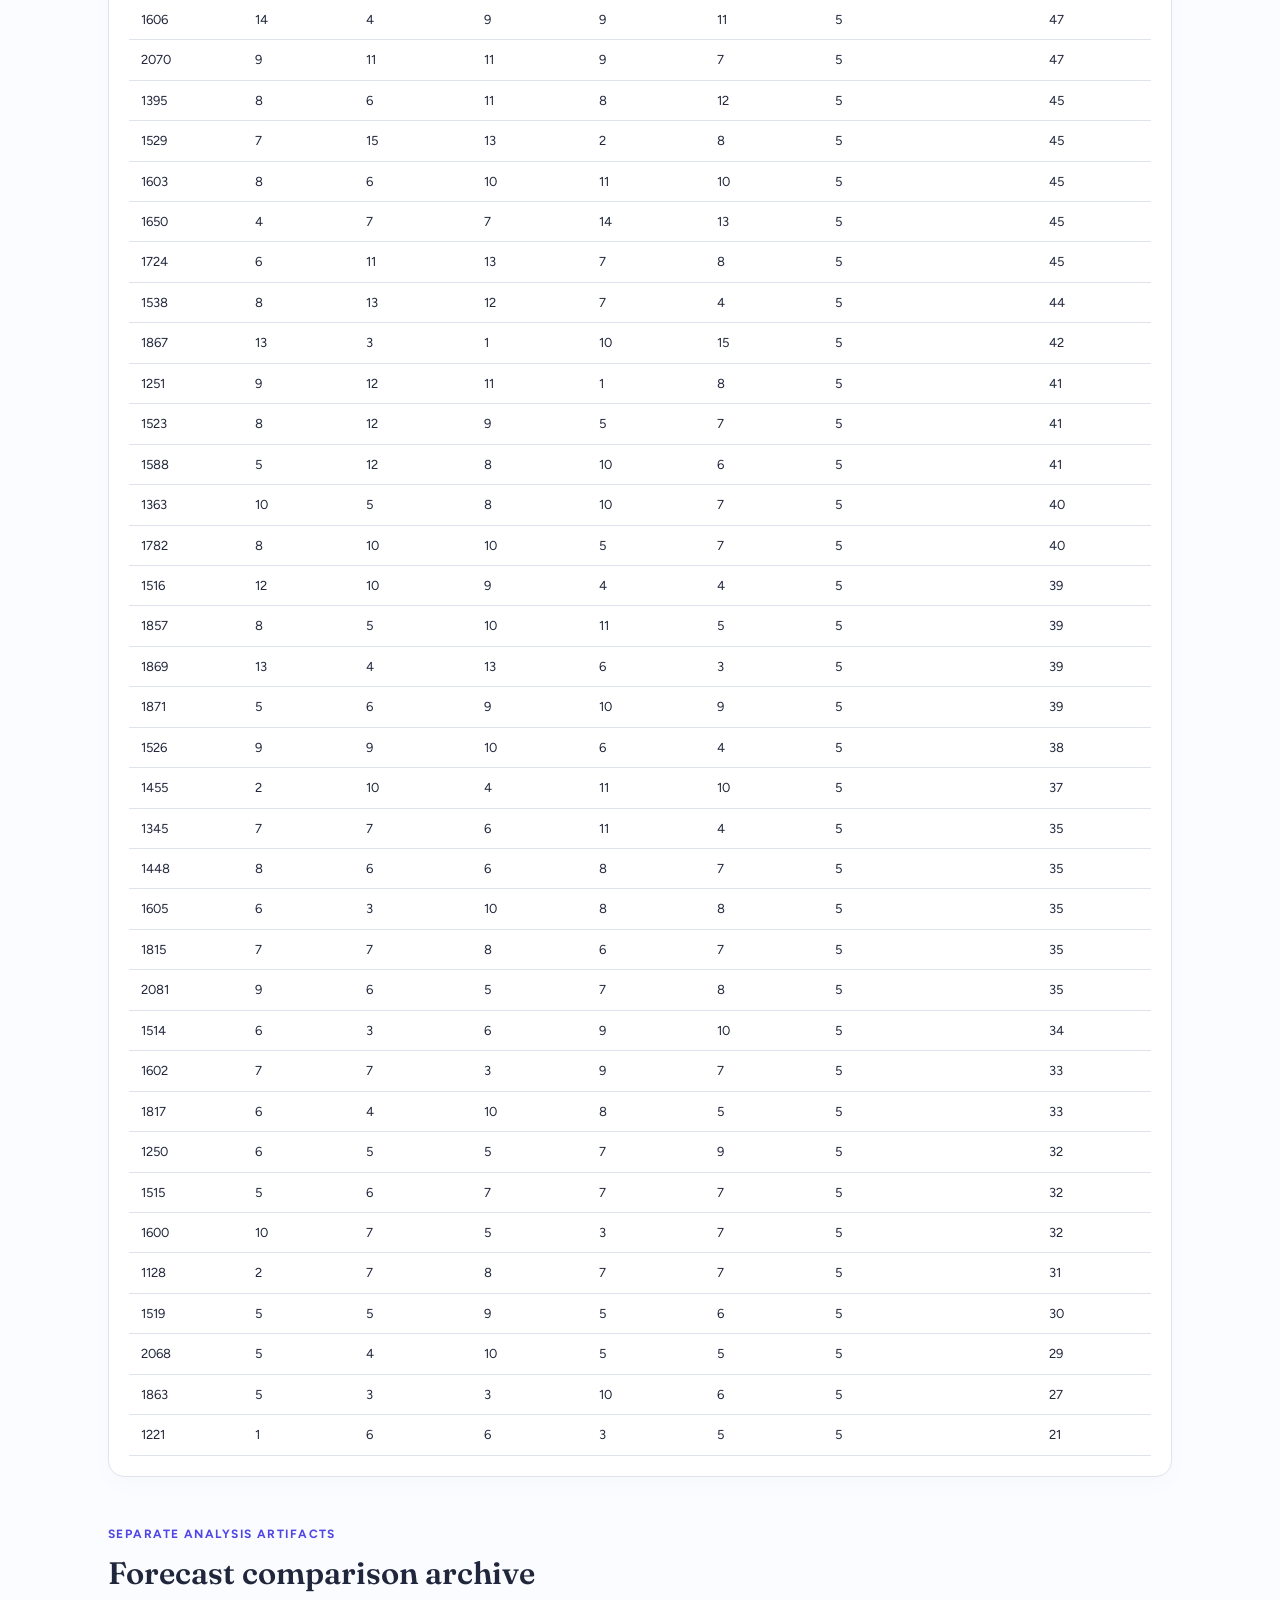
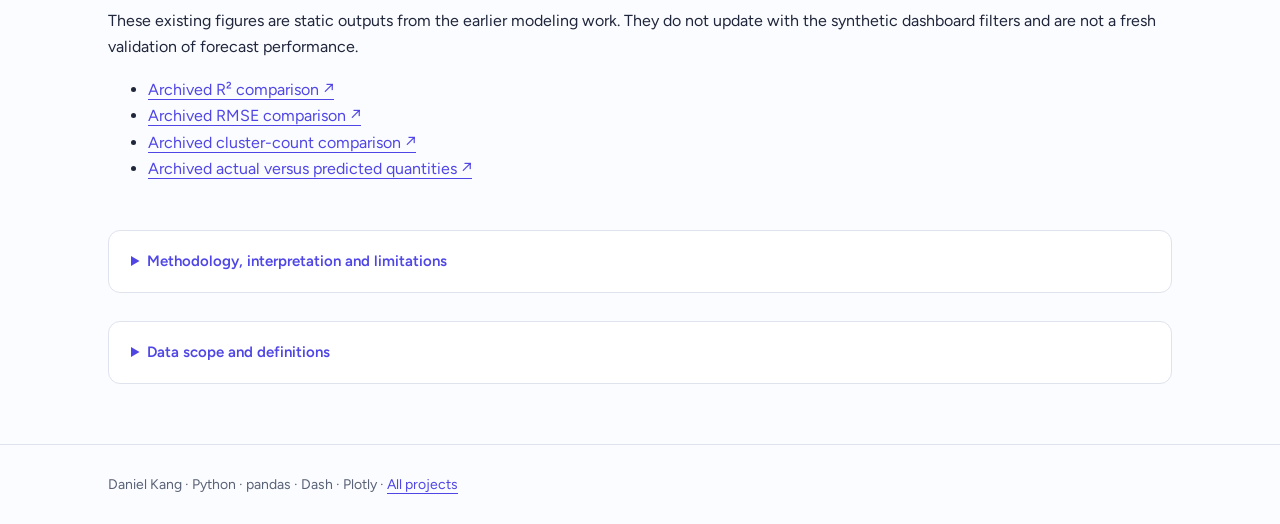
==== commit 89128f15: "Make dashboards decision-focused with scoped KPIs, filters, and data exports" ====
--- a/docs/index.html
+++ b/docs/index.html
@@ -1,14 +1,15 @@
 <!doctype html>
+
 <html lang="en">
   <head>
     <meta charset="utf-8" />
-    <meta name="viewport" content="width=device-width,initial-scale=1" />
+    <meta content="width=device-width,initial-scale=1" name="viewport" />
     <meta
+      content="A Python cleaning workflow and interactive dashboard turn inconsistent yearly exports into a view of product mix, stability, and trends."
       name="description"
-      content="A Python cleaning workflow and interactive dashboard turn inconsistent yearly exports into a view of product mix, stability, and trends."
     />
     <title>Seed Planning Dashboard · Daniel Kang</title>
-    <link rel="stylesheet" href="style.css?v=20261102" />
+    <link href="style.css?v=20261102b" rel="stylesheet" />
   </head>
   <body>
     <a class="skip" href="#main">Skip to analysis</a>
@@ -16,7 +17,7 @@
       <div class="wrap nav">
         <a href="https://daniel-kang-vs.github.io/">Daniel Kang</a>
         <div class="nav-links">
-          <a href="#analysis">Analysis</a><a href="#method">Method</a
+          <a href="#analysis">Analysis</a><a href="#methodology">Method</a
           ><a href="https://github.com/daniel-kang-vs/seed-demand-forecasting"
             >GitHub ↗</a
           >
@@ -52,24 +53,8 @@
           >
         </div>
       </header>
-      <aside class="note">
-        <strong>What these numbers represent</strong>
-        <p>
-          The public dashboard uses synthetic JSON with the partner schema. Each
-          cleaned row represents a company, product line and year, with quantity
-          and trait identifiers. Public demo figures do not describe partner
-          performance.
-        </p>
-      </aside>
       <section id="analysis">
         <div>
-          <p class="section-eyebrow">Visualizations</p>
-          <h2 class="section-title">Interactive Dashboard</h2>
-          <p class="section-subtitle">
-            Filter by year and trait to explore demand patterns, SKU stability,
-            and yield signals (synthetic data)
-          </p>
-
           <!-- Filters -->
           <div class="filter-bar">
             <div class="filter-group">
@@ -85,44 +70,47 @@
               </select>
             </div>
           </div>
-
+          <div class="metrics" id="seedMetrics"></div>
+          <div class="section-heading">
+            <h2>Product mix &amp; planning signals</h2>
+            <button class="quiet-button" id="seedExport" type="button">
+              Download selected records
+            </button>
+          </div>
+          <p id="dataStatus" role="status"></p>
+          <div class="chart-row">
+            <div class="chart-card wide">
+              <h3>PLF Distribution by Year</h3>
+              <div class="chart-container" id="treemapChart"></div>
+            </div>
+          </div>
+          <div class="chart-row two-col">
+            <div class="chart-card">
+              <h3>Quantity Share by Company</h3>
+              <div class="chart-container" id="donutChart"></div>
+            </div>
+            <div class="chart-card">
+              <h3>Quantity Distribution</h3>
+              <div class="chart-container" id="histChart"></div>
+            </div>
+          </div>
+          <!-- Row 2: Consistency -->
           <p class="note">
             Year and trait filters apply to mix, quantity, yield and the table.
             Stability, trend and the stability KPI use all years for the
             selected trait, with at least three observed years per product line.
             Table values count records, not quantities.
           </p>
-          <p id="dataStatus" role="status"></p>
-          <div class="chart-row">
-            <div class="chart-card wide">
-              <h3>PLF Distribution by Year</h3>
-              <div id="treemapChart" class="chart-container"></div>
-            </div>
-          </div>
-
           <div class="chart-row two-col">
             <div class="chart-card">
-              <h3>Quantity Share by Company</h3>
-              <div id="donutChart" class="chart-container"></div>
-            </div>
-            <div class="chart-card">
-              <h3>Quantity Distribution</h3>
-              <div id="histChart" class="chart-container"></div>
-            </div>
-          </div>
-
-          <!-- Row 2: Consistency -->
-          <div class="chart-row two-col">
-            <div class="chart-card">
               <h3>Stability by PLF (lower CV = steadier)</h3>
-              <div id="stabilityChart" class="chart-container"></div>
+              <div class="chart-container" id="stabilityChart"></div>
             </div>
             <div class="chart-card">
               <h3>Trend by PLF (slope of yearly totals)</h3>
-              <div id="trendChart" class="chart-container"></div>
-            </div>
-          </div>
-
+              <div class="chart-container" id="trendChart"></div>
+            </div>
+          </div>
           <!-- Row 3: Yield + KPI -->
           <div class="chart-row two-col">
             <div class="chart-card">
@@ -131,18 +119,22 @@
                 Mean record-level yield, with a normal-approximation 95%
                 interval where n &gt; 1. Not weighted by acreage.
               </p>
-              <div id="yieldChart" class="chart-container"></div>
+              <div class="chart-container" id="yieldChart"></div>
             </div>
             <div class="chart-card">
               <h3>PLFs Meeting Stability Rule</h3>
-              <div id="kpiGauge" class="chart-container"></div>
-            </div>
-          </div>
-
+              <div class="chart-container" id="kpiGauge"></div>
+            </div>
+          </div>
           <!-- Data Table -->
           <div class="chart-row">
             <div class="chart-card wide">
-              <h3>PLF &times; Year Summary Table</h3>
+              <h3>PLF × Year Summary Table</h3>
+              <p>
+                Up to 60 lines, ordered by observed years and record count.
+                Counts are records, not quantities. Download includes all
+                filtered records.
+              </p>
               <div class="table-wrap">
                 <table id="summaryTable">
                   <thead id="tableHead"></thead>
@@ -153,62 +145,106 @@
           </div>
         </div>
       </section>
-      <section><p class="eyebrow">Separate analysis artifacts</p><h2>Forecast comparison archive</h2><p>These existing figures are static outputs from the earlier modeling work. They do not update with the synthetic dashboard filters and are not a fresh validation of forecast performance.</p><ul><li><a href="assets/model_comparison_r_squared.png">Archived R² comparison ↗</a></li><li><a href="assets/model_comparison_rmse.png">Archived RMSE comparison ↗</a></li><li><a href="assets/elbow_method.png">Archived cluster-count comparison ↗</a></li><li><a href="assets/mean_actual_vs_predicted_quantity.png">Archived actual versus predicted quantities ↗</a></li></ul></section><section id="method">
-        <div class="method-grid">
-          <div>
-            <p class="eyebrow">Method</p>
-            <h2>From data to decision</h2>
-            <ol>
-              <li>
-                Detect the header and normalize identity columns in yearly
-                exports.
-              </li>
-              <li>
-                Reshape company columns into rows, attach the year, and combine
-                cleaned files.
-              </li>
-              <li>
-                Explore mix and quantity distributions; compare multi-year
-                variation and slopes by product line.
-              </li>
-              <li>
-                Keep forecast comparisons separate from the synthetic
-                descriptive demo.
-              </li>
-            </ol>
-          </div>
-          <div>
-            <p class="eyebrow">Interpretation</p>
-            <h2>What to take away</h2>
-            <p>
-              The public deliverable is an inspectable workflow and interactive
-              planning interface. It demonstrates how a planner can narrow a
-              product group, inspect its history, and question a forecast; it
-              does not establish an inventory reduction or realized revenue
-              lift.
-            </p>
-          </div>
-        </div>
+      <section>
+        <p class="eyebrow">Separate analysis artifacts</p>
+        <h2>Forecast comparison archive</h2>
+        <p>
+          These existing figures are static outputs from the earlier modeling
+          work. They do not update with the synthetic dashboard filters and are
+          not a fresh validation of forecast performance.
+        </p>
+        <ul>
+          <li>
+            <a href="assets/model_comparison_r_squared.png"
+              >Archived R² comparison ↗</a
+            >
+          </li>
+          <li>
+            <a href="assets/model_comparison_rmse.png"
+              >Archived RMSE comparison ↗</a
+            >
+          </li>
+          <li>
+            <a href="assets/elbow_method.png"
+              >Archived cluster-count comparison ↗</a
+            >
+          </li>
+          <li>
+            <a href="assets/mean_actual_vs_predicted_quantity.png"
+              >Archived actual versus predicted quantities ↗</a
+            >
+          </li>
+        </ul>
       </section>
-      <section class="note">
-        <h2>Limitations &amp; next steps</h2>
+      <details class="context-details" id="methodology">
+        <summary>Methodology, interpretation and limitations</summary>
+        <section id="method">
+          <div class="method-grid">
+            <div>
+              <p class="eyebrow">Method</p>
+              <h2>From data to decision</h2>
+              <ol>
+                <li>
+                  Detect the header and normalize identity columns in yearly
+                  exports.
+                </li>
+                <li>
+                  Reshape company columns into rows, attach the year, and
+                  combine cleaned files.
+                </li>
+                <li>
+                  Explore mix and quantity distributions; compare multi-year
+                  variation and slopes by product line.
+                </li>
+                <li>
+                  Keep forecast comparisons separate from the synthetic
+                  descriptive demo.
+                </li>
+              </ol>
+            </div>
+            <div>
+              <p class="eyebrow">Interpretation</p>
+              <h2>What to take away</h2>
+              <p>
+                The public deliverable is an inspectable workflow and
+                interactive planning interface. It demonstrates how a planner
+                can narrow a product group, inspect its history, and question a
+                forecast; it does not establish an inventory reduction or
+                realized revenue lift.
+              </p>
+            </div>
+          </div>
+        </section>
+        <section class="note">
+          <h2>Limitations &amp; next steps</h2>
+          <p>
+            Synthetic data demonstrates functionality, not business impact.
+            Archived prediction images are separate artifacts, not metrics
+            calculated from the synthetic filter selections. A deployment needs
+            input-schema checks, configurable paths, and a time-based forecast
+            evaluation.
+          </p>
+          <p>
+            <strong>Source:</strong> docs/data/synthetic_cleaned.json and
+            docs/data/synthetic_merged.json power the hosted descriptive
+            dashboard.
+          </p>
+          <a
+            href="https://github.com/daniel-kang-vs/seed-demand-forecasting/blob/main/hubner_predictions-app/pipeline.py"
+            >Inspect the source artifact ↗</a
+          >
+        </section>
+      </details>
+      <details class="context-details">
+        <summary>Data scope and definitions</summary>
+        <strong>What these numbers represent</strong>
         <p>
-          Synthetic data demonstrates functionality, not business impact.
-          Archived prediction images are separate artifacts, not metrics
-          calculated from the synthetic filter selections. A deployment needs
-          input-schema checks, configurable paths, and a time-based forecast
-          evaluation.
-        </p>
-        <p>
-          <strong>Source:</strong> docs/data/synthetic_cleaned.json and
-          docs/data/synthetic_merged.json power the hosted descriptive
-          dashboard.
-        </p>
-        <a
-          href="https://github.com/daniel-kang-vs/seed-demand-forecasting/blob/main/hubner_predictions-app/pipeline.py"
-          >Inspect the source artifact ↗</a
-        >
-      </section>
+          The public dashboard uses synthetic JSON with the partner schema. Each
+          cleaned row represents a company, product line and year, with quantity
+          and trait identifiers. Public demo figures do not describe partner
+          performance.
+        </p>
+      </details>
     </main>
     <footer>
       <div class="wrap">
@@ -219,6 +255,6 @@
       </div>
     </footer>
     <script src="https://cdn.plot.ly/plotly-2.35.2.min.js"></script>
-    <script src="js/dashboard.js?v=20261102"></script>
+    <script src="js/dashboard.js?v=20261102b"></script>
   </body>
 </html>
--- a/docs/style.css
+++ b/docs/style.css
@@ -300,3 +300,324 @@
     height: 310px;
   }
 }
+
+/* Analytical workspace: metrics and useful controls before supporting narrative. */
+.hero {
+  padding: 28px 0 8px;
+}
+.hero h1 {
+  font-size: clamp(28px, 3.5vw, 40px);
+  margin: 8px 0 12px;
+}
+.hero .lead {
+  font-size: 16px;
+  margin: 8px 0;
+  max-width: 940px;
+}
+.hero > .chips,
+.hero > p:not(.eyebrow):not(.lead) {
+  display: none;
+}
+.hero .actions {
+  margin: 16px 0;
+  gap: 16px;
+}
+.hero .actions a {
+  padding: 0;
+  border: 0;
+  background: none;
+  color: #4f46e5;
+  font-size: 14px;
+}
+.hero .actions a:first-child {
+  display: none;
+}
+.scope-note {
+  font-size: 13px;
+  color: #596277;
+  margin: 6px 0 20px;
+}
+.controls {
+  padding: 16px;
+  gap: 16px;
+  margin: 0 0 18px;
+}
+.controls label {
+  font-size: 13px;
+}
+.controls select {
+  font-size: 14px;
+  margin-left: 6px;
+}
+.metrics {
+  display: grid;
+  grid-template-columns: repeat(4, minmax(0, 1fr));
+  gap: 16px;
+  margin: 18px 0;
+}
+.metric {
+  padding: 18px 20px;
+  background: white;
+  border: 1px solid #dfe3ed;
+  border-radius: 12px;
+}
+.metric .label {
+  font-size: 13px;
+  color: #596277;
+}
+.metric strong {
+  display: block;
+  font-size: 30px;
+  line-height: 1.3;
+  font-weight: 600;
+  letter-spacing: -0.03em;
+  margin: 8px 0;
+}
+.metric small {
+  font-size: 12px;
+  color: #596277;
+  display: block;
+}
+.finding {
+  padding: 14px 18px;
+  border-left: 3px solid #0891b2;
+  background: #edf8fa;
+  font-size: 14px;
+  margin: 18px 0 24px;
+}
+.chart-grid {
+  align-items: start;
+}
+.chart-card h3 {
+  font-size: 17px;
+}
+.chart-card p {
+  min-height: 0;
+}
+.chart-card {
+  padding: 20px;
+}
+.chart-box {
+  height: 285px;
+}
+.chart-card.wide {
+  grid-column: 1/-1;
+}
+.chart-grid .chart-card:has(+ .wide) {
+  grid-column: auto;
+}
+.chart-grid > .chart-card:only-child {
+  grid-column: 1/-1;
+}
+.chart-card p {
+  margin: 5px 0 18px;
+}
+.context-details {
+  margin: 28px 0;
+  background: white;
+  border: 1px solid #dfe3ed;
+  padding: 18px 22px;
+  border-radius: 12px;
+}
+.context-details > summary {
+  font-size: 15px;
+}
+.context-details h2 {
+  font-size: 24px;
+}
+.context-details section {
+  margin: 24px 0;
+}
+.section-heading {
+  display: flex;
+  justify-content: space-between;
+  align-items: center;
+  gap: 20px;
+  margin: 24px 0 14px;
+}
+.section-heading h2 {
+  font-family: Figtree, sans-serif;
+  font-size: 21px;
+  margin: 0;
+}
+.quiet-button {
+  font:
+    600 13px Figtree,
+    sans-serif;
+  cursor: pointer;
+  background: white;
+  border: 1px solid #bbc3d6;
+  border-radius: 7px;
+  padding: 8px 12px;
+  color: #4338ca;
+}
+.quiet-button:hover {
+  background: #f1f2ff;
+}
+.quiet-button:focus-visible {
+  outline: 3px solid #8b81ff;
+  outline-offset: 3px;
+}
+#analysis {
+  margin-top: 0;
+}
+.chart-container {
+  height: 300px;
+}
+.empty-state {
+  padding: 40px;
+  background: white;
+  border: 1px dashed #bbc3d6;
+  border-radius: 12px;
+  grid-column: 1/-1;
+}
+.heatmap th,
+.heatmap td {
+  text-align: center;
+}
+.heatmap th:first-child {
+  text-align: left;
+}
+.heatmap td {
+  font-variant-numeric: tabular-nums;
+  border: 3px solid white;
+  border-radius: 6px;
+  padding: 13px;
+}
+.heatmap caption {
+  text-align: left;
+}
+.heatmap-key {
+  font-size: 12px;
+  color: #596277;
+}
+.scope-note a {
+  white-space: nowrap;
+}
+.table-toolbar {
+  display: flex;
+  gap: 12px;
+  align-items: center;
+  flex-wrap: wrap;
+  margin: 16px 0;
+}
+.table-toolbar input {
+  border: 1px solid #bbc3d6;
+  border-radius: 7px;
+  padding: 8px;
+  font: inherit;
+}
+.filter-bar {
+  margin-top: 12px;
+}
+.chart-card details {
+  background: none;
+}
+.method-grid {
+  gap: 24px;
+}
+#dataStatus {
+  font-size: 13px;
+  color: #596277;
+}
+.metric small:empty {
+  display: none;
+}
+@media (max-width: 720px) {
+  .metrics {
+    grid-template-columns: repeat(2, minmax(0, 1fr));
+    gap: 10px;
+  }
+  .metric {
+    padding: 14px;
+  }
+  .metric strong {
+    font-size: 25px;
+  }
+  .hero {
+    padding-top: 24px;
+  }
+  .hero h1 {
+    font-size: 31px;
+  }
+  .controls {
+    gap: 12px;
+  }
+  .controls label {
+    width: 100%;
+  }
+  .controls select {
+    margin-left: 0;
+  }
+  .chart-grid .chart-card {
+    grid-column: 1/-1;
+  }
+  .section-heading {
+    align-items: flex-start;
+  }
+  .chart-box {
+    height: 300px;
+  }
+  .table-toolbar input {
+    width: 100%;
+  }
+  .hero .actions {
+    gap: 12px;
+  }
+  .nav-links {
+    font-size: 12px;
+  }
+  .chart-card {
+    padding: 16px;
+  }
+}
+@media (prefers-reduced-motion: reduce) {
+  html {
+    scroll-behavior: auto;
+  }
+}
+
+#stabilityChart,
+#trendChart {
+  height: 640px;
+}
+
+/* Keep the first comparison close to the headline metrics. */
+.nav {
+  padding-block: 14px;
+}
+.hero {
+  padding: 18px 0 0;
+}
+.hero .eyebrow {
+  margin: 0;
+  font-size: 10px;
+}
+.hero h1 {
+  margin: 6px 0 8px;
+  font-size: 34px;
+}
+.hero .lead {
+  margin: 0;
+}
+.hero .actions {
+  margin: 12px 0 18px;
+}
+.metrics {
+  margin: 12px 0;
+}
+.metric {
+  padding: 14px 18px;
+}
+.metric strong {
+  margin: 5px 0;
+}
+.finding {
+  margin: 14px 0 18px;
+  padding: 12px 16px;
+}
+.section-heading {
+  margin-top: 18px;
+}
+
+html { scroll-behavior: auto; }
